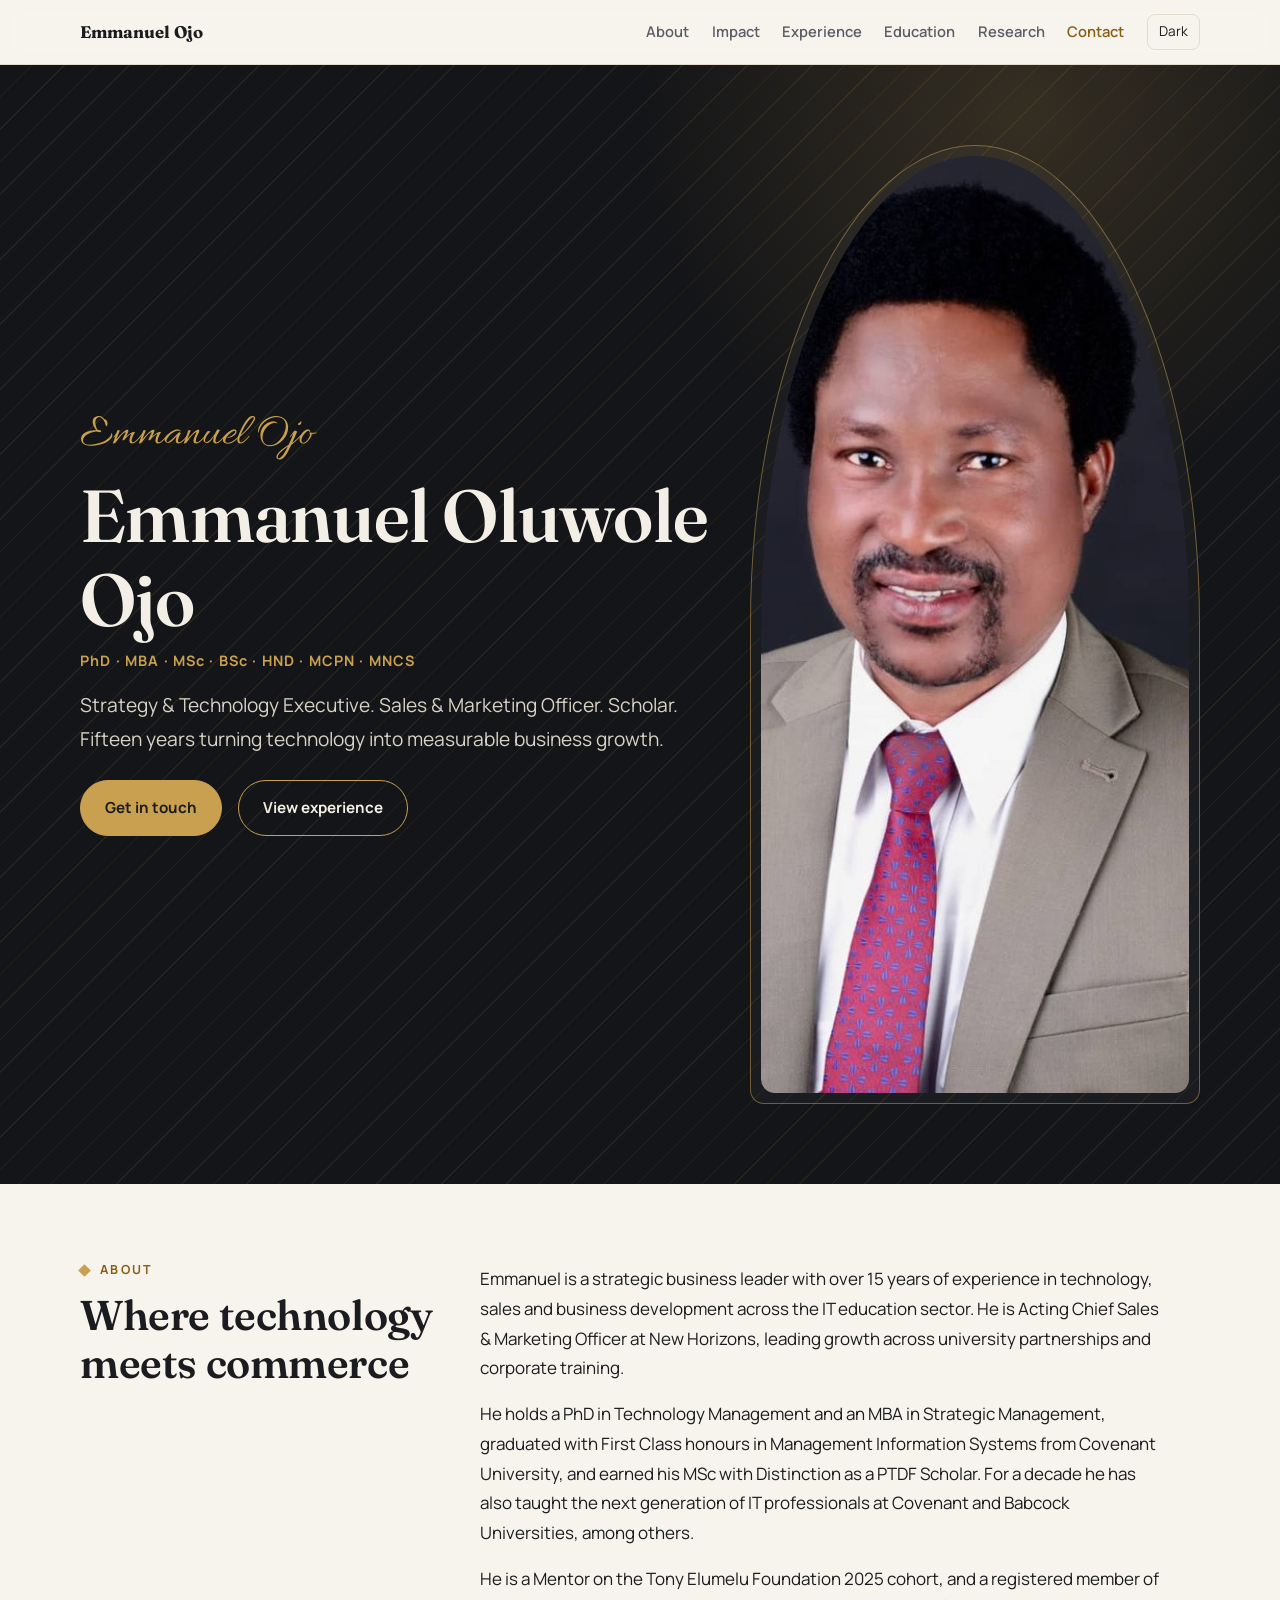
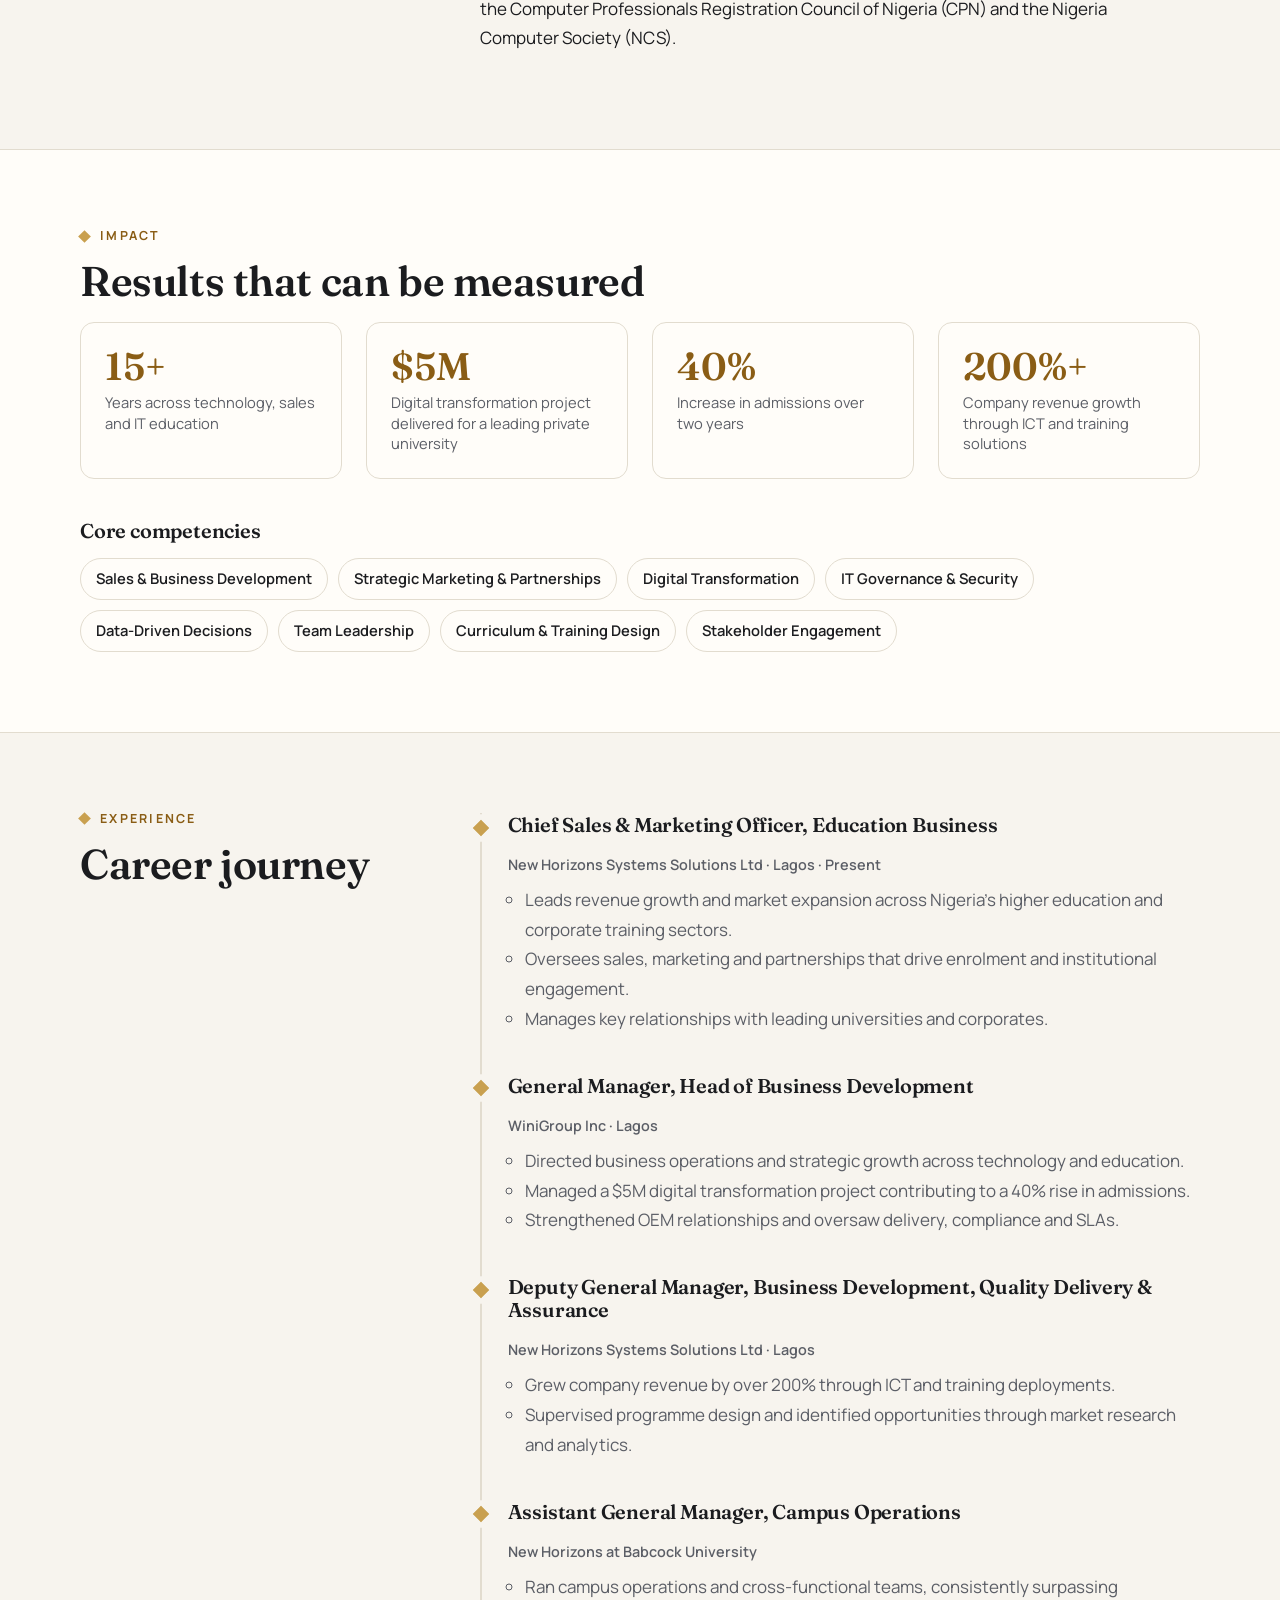
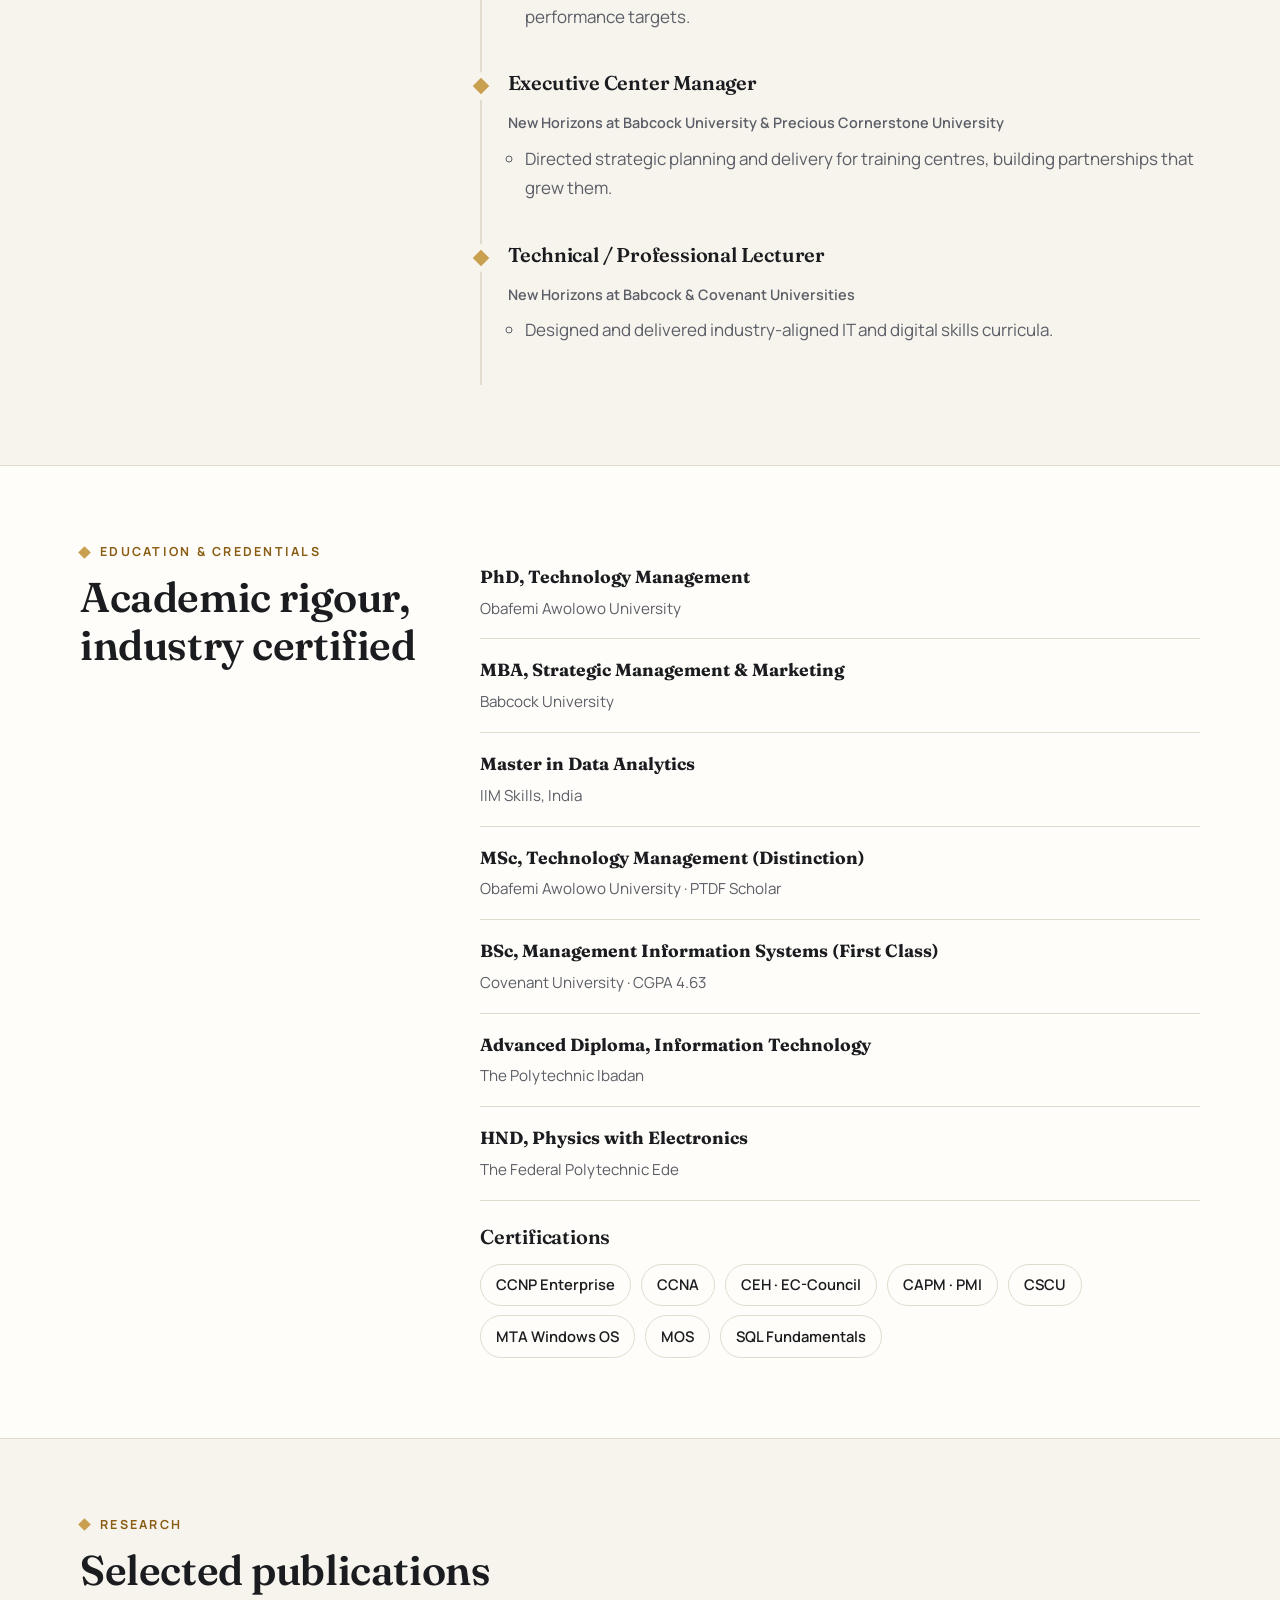
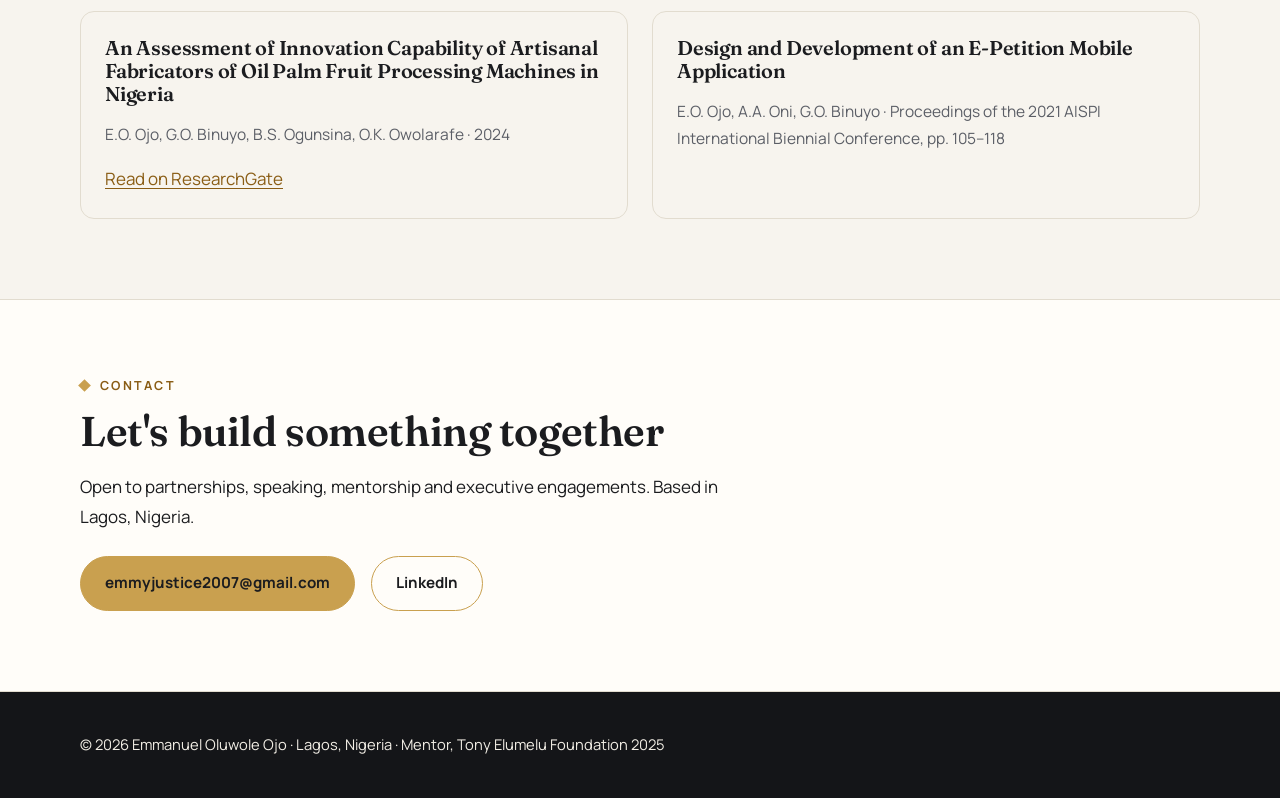
==== index.html @ 675ed2dd "Add initial project files including HTML, CSS, JS modules, and assets" ====
<!DOCTYPE html>
<html lang="en">
<head>
<meta charset="utf-8">
<meta name="viewport" content="width=device-width,initial-scale=1">
<title>Emmanuel Oluwole Ojo | Technology, Sales &amp; Business Development Leader</title>
<meta name="description" content="Emmanuel Oluwole Ojo is Acting Chief Sales &amp; Marketing Officer at New Horizons with 15+ years in technology, sales, business development and IT education.">
<meta property="og:title" content="Emmanuel Oluwole Ojo | Strategy &amp; Technology Executive">
<meta property="og:image" content="assets/emmanuel.jpg">
<link rel="preconnect" href="https://fonts.googleapis.com"><link rel="preconnect" href="https://fonts.gstatic.com" crossorigin>
<link href="https://fonts.googleapis.com/css2?family=Allura&family=Fraunces:opsz,wght@9..144,500;9..144,600;9..144,700&family=Manrope:wght@400;600;700&display=swap" rel="stylesheet">
<link rel="stylesheet" href="css/tokens.css"><link rel="stylesheet" href="css/base.css">
<link rel="stylesheet" href="css/layout.css"><link rel="stylesheet" href="css/components.css">
<script>document.documentElement.classList.add('js')</script>
<script type="application/ld+json">
{"@context":"https://schema.org","@type":"Person","name":"Emmanuel Oluwole Ojo","alternateName":["Emmanuel Ojo","Ojo Emmanuel Oluwole"],"jobTitle":"Acting Chief Sales & Marketing Officer","worksFor":{"@type":"Organization","name":"New Horizons Systems Solutions Ltd"},"address":{"@type":"PostalAddress","addressLocality":"Lagos","addressCountry":"NG"},"sameAs":["https://www.linkedin.com/in/ojoemmanuel"],"alumniOf":["Obafemi Awolowo University","Babcock University","Covenant University","The Polytechnic Ibadan","The Federal Polytechnic Ede"],"knowsAbout":["Sales & Business Development","Digital Transformation","IT Governance","Technology Management","Cybersecurity"]}
</script>
</head>
<body>
<a class="skip" href="#main">Skip to content</a>
<header class="site-header"><div class="wrap">
  <a class="brand" href="#top">Emmanuel Ojo</a>
  <nav class="nav" id="nav" aria-label="Primary">
    <a href="#about">About</a><a href="#impact">Impact</a><a href="#experience">Experience</a>
    <a href="#education">Education</a><a href="#research">Research</a><a href="#contact">Contact</a>
    <button class="theme-btn" id="theme-btn" type="button">Dark</button>
  </nav>
  <button class="menu-btn" id="menu-btn" type="button" aria-expanded="false" aria-controls="nav">Menu</button>
</div></header>

<main id="main">
<section class="hero" id="top"><div class="wrap">
  <div>
    <span class="script">Emmanuel Ojo</span>
    <h1>Emmanuel Oluwole Ojo</h1>
    <p class="creds">PhD · MBA · MSc · BSc · HND · MCPN · MNCS</p>
    <p class="lead">Strategy &amp; Technology Executive. Sales &amp; Marketing Officer. Scholar. Fifteen years turning technology into measurable business growth.</p>
    <div class="actions">
      <a class="btn primary" href="#contact">Get in touch</a>
      <a class="btn ghost" href="#experience">View experience</a>
    </div>
  </div>
  <figure class="portrait" style="margin:0"><img src="assets/emmanuel.jpg" width="900" height="937" alt="Emmanuel Oluwole Ojo, Acting Chief Sales &amp; Marketing Officer at New Horizons"></figure>
</div></section>

<section id="about"><div class="wrap split">
  <div class="reveal"><p class="eyebrow">About</p><h2>Where technology meets commerce</h2></div>
  <div class="reveal">
    <p>Emmanuel is a strategic business leader with over 15 years of experience in technology, sales and business development across the IT education sector. He is Acting Chief Sales &amp; Marketing Officer at New Horizons, leading growth across university partnerships and corporate training.</p>
    <p>He holds a PhD in Technology Management and an MBA in Strategic Management, graduated with First Class honours in Management Information Systems from Covenant University, and earned his MSc with Distinction as a PTDF Scholar. For a decade he has also taught the next generation of IT professionals at Covenant and Babcock Universities, among others.</p>
    <p>He is a Mentor on the Tony Elumelu Foundation 2025 cohort, and a registered member of the Computer Professionals Registration Council of Nigeria (CPN) and the Nigeria Computer Society (NCS).</p>
  </div>
</div></section>

<section class="alt" id="impact"><div class="wrap">
  <p class="eyebrow reveal">Impact</p><h2 class="reveal">Results that can be measured</h2>
  <div class="grid-4">
    <div class="stat reveal"><b>15+</b><span>Years across technology, sales and IT education</span></div>
    <div class="stat reveal"><b>$5M</b><span>Digital transformation project delivered for a leading private university</span></div>
    <div class="stat reveal"><b>40%</b><span>Increase in admissions over two years</span></div>
    <div class="stat reveal"><b>200%+</b><span>Company revenue growth through ICT and training solutions</span></div>
  </div>
  <h3 style="margin-top:var(--s4)" class="reveal">Core competencies</h3>
  <ul class="tags reveal">
    <li>Sales &amp; Business Development</li><li>Strategic Marketing &amp; Partnerships</li><li>Digital Transformation</li>
    <li>IT Governance &amp; Security</li><li>Data-Driven Decisions</li><li>Team Leadership</li>
    <li>Curriculum &amp; Training Design</li><li>Stakeholder Engagement</li>
  </ul>
</div></section>

<section id="experience"><div class="wrap split">
  <div class="reveal"><p class="eyebrow">Experience</p><h2>Career journey</h2></div>
  <ol class="timeline">
    <li class="reveal"><h3>Chief Sales &amp; Marketing Officer, Education Business</h3><p class="meta">New Horizons Systems Solutions Ltd · Lagos · Present</p>
      <ul><li>Leads revenue growth and market expansion across Nigeria's higher education and corporate training sectors.</li><li>Oversees sales, marketing and partnerships that drive enrolment and institutional engagement.</li><li>Manages key relationships with leading universities and corporates.</li></ul></li>
    <li class="reveal"><h3>General Manager, Head of Business Development</h3><p class="meta">WiniGroup Inc · Lagos</p>
      <ul><li>Directed business operations and strategic growth across technology and education.</li><li>Managed a $5M digital transformation project contributing to a 40% rise in admissions.</li><li>Strengthened OEM relationships and oversaw delivery, compliance and SLAs.</li></ul></li>
    <li class="reveal"><h3>Deputy General Manager, Business Development, Quality Delivery &amp; Assurance</h3><p class="meta">New Horizons Systems Solutions Ltd · Lagos</p>
      <ul><li>Grew company revenue by over 200% through ICT and training deployments.</li><li>Supervised programme design and identified opportunities through market research and analytics.</li></ul></li>
    <li class="reveal"><h3>Assistant General Manager, Campus Operations</h3><p class="meta">New Horizons at Babcock University</p>
      <ul><li>Ran campus operations and cross-functional teams, consistently surpassing performance targets.</li></ul></li>
    <li class="reveal"><h3>Executive Center Manager</h3><p class="meta">New Horizons at Babcock University &amp; Precious Cornerstone University</p>
      <ul><li>Directed strategic planning and delivery for training centres, building partnerships that grew them.</li></ul></li>
    <li class="reveal"><h3>Technical / Professional Lecturer</h3><p class="meta">New Horizons at Babcock &amp; Covenant Universities</p>
      <ul><li>Designed and delivered industry-aligned IT and digital skills curricula.</li></ul></li>
  </ol>
</div></section>

<section class="alt" id="education"><div class="wrap split">
  <div class="reveal"><p class="eyebrow">Education &amp; credentials</p><h2>Academic rigour, industry certified</h2></div>
  <div class="reveal">
    <ul class="edu">
      <li><strong>PhD, Technology Management</strong><span>Obafemi Awolowo University</span></li>
      <li><strong>MBA, Strategic Management &amp; Marketing</strong><span>Babcock University</span></li>
      <li><strong>Master in Data Analytics</strong><span>IIM Skills, India</span></li>
      <li><strong>MSc, Technology Management (Distinction)</strong><span>Obafemi Awolowo University · PTDF Scholar</span></li>
      <li><strong>BSc, Management Information Systems (First Class)</strong><span>Covenant University · CGPA 4.63</span></li>
      <li><strong>Advanced Diploma, Information Technology</strong><span>The Polytechnic Ibadan</span></li>
      <li><strong>HND, Physics with Electronics</strong><span>The Federal Polytechnic Ede</span></li>
    </ul>
    <h3 style="margin-top:var(--s3)">Certifications</h3>
    <ul class="tags"><li>CCNP Enterprise</li><li>CCNA</li><li>CEH · EC-Council</li><li>CAPM · PMI</li><li>CSCU</li><li>MTA Windows OS</li><li>MOS</li><li>SQL Fundamentals</li></ul>
  </div>
</div></section>

<section id="research"><div class="wrap">
  <p class="eyebrow reveal">Research</p><h2 class="reveal">Selected publications</h2>
  <div class="grid-2">
    <article class="card reveal"><h3>An Assessment of Innovation Capability of Artisanal Fabricators of Oil Palm Fruit Processing Machines in Nigeria</h3>
      <p>E.O. Ojo, G.O. Binuyo, B.S. Ogunsina, O.K. Owolarafe · 2024</p>
      <a href="https://www.researchgate.net/publication/386225423_An_Assessment_of_Innovation_Capability_of_Artisanal_Fabricators_of_Oil_Palm_Fruit_Processing_Machines_in_Nigeria" rel="noopener">Read on ResearchGate</a></article>
    <article class="card reveal"><h3>Design and Development of an E-Petition Mobile Application</h3>
      <p>E.O. Ojo, A.A. Oni, G.O. Binuyo · Proceedings of the 2021 AISPI International Biennial Conference, pp. 105–118</p></article>
  </div>
</div></section>

<section class="alt" id="contact"><div class="wrap reveal">
  <p class="eyebrow">Contact</p><h2>Let's build something together</h2>
  <p>Open to partnerships, speaking, mentorship and executive engagements. Based in Lagos, Nigeria.</p>
  <div class="actions">
    <a class="btn primary" href="mailto:emmyjustice2007@gmail.com">emmyjustice2007@gmail.com</a>
    <a class="btn" style="color:var(--ink)" href="https://www.linkedin.com/in/ojoemmanuel" rel="me noopener">LinkedIn</a>
  </div>
</div></section>
</main>

<footer class="site-footer"><div class="wrap">© <span id="year"></span> Emmanuel Oluwole Ojo · Lagos, Nigeria · Mentor, Tony Elumelu Foundation 2025</div></footer>
<script type="module" src="js/main.js"></script>
</body>
</html>
---- css/tokens.css ----
:root{
  --font-display:'Fraunces',Georgia,'Times New Roman',serif;
  --font-body:'Manrope',system-ui,-apple-system,'Segoe UI',sans-serif;
  --font-script:'Allura','Snell Roundhand',cursive;
  --bg:#f7f4ee; --surface:#fffdf9; --ink:#1b1c1f; --muted:#5b5e66; --line:#e2dccf;
  --gold:#8a5d15; --gold-soft:#c9a04f; --night:#141518; --on-night:#f3efe6;
  --r:14px; --max:1120px; --s1:.5rem; --s2:1rem; --s3:1.5rem; --s4:2.5rem; --s5:5rem;
  --pattern:repeating-linear-gradient(135deg,transparent 0 22px,rgba(201,160,79,.10) 22px 23px);
}
[data-theme="dark"]{--bg:#141518;--surface:#1d1f24;--ink:#f3efe6;--muted:#a9abb2;--line:#2c2f36;--gold:#d3ab5e;}
---- css/base.css ----
*,*::before,*::after{box-sizing:border-box}
html{scroll-behavior:smooth;scroll-padding-top:5rem}
body{margin:0;background:var(--bg);color:var(--ink);font:400 1.0625rem/1.75 var(--font-body);-webkit-font-smoothing:antialiased}
h1,h2,h3{font-family:var(--font-display);font-weight:600;line-height:1.15;margin:0 0 var(--s2);letter-spacing:-.01em}
h2{font-size:clamp(1.9rem,4vw,2.6rem)} h3{font-size:1.25rem}
p{margin:0 0 var(--s2);max-width:68ch}
a{color:var(--gold);text-underline-offset:3px}
a:focus-visible,button:focus-visible{outline:3px solid var(--gold-soft);outline-offset:3px;border-radius:6px}
img{max-width:100%;display:block}
.skip{position:absolute;left:-999px}.skip:focus{left:1rem;top:1rem;background:var(--surface);padding:.5rem 1rem;z-index:99}
.eyebrow{font:700 .78rem/1 var(--font-body);letter-spacing:.18em;text-transform:uppercase;color:var(--gold);margin-bottom:var(--s2);display:flex;align-items:center;gap:.7rem}
.eyebrow::before{content:"";width:9px;height:9px;background:var(--gold-soft);transform:rotate(45deg)}
@media(prefers-reduced-motion:reduce){*{animation:none!important;transition:none!important;scroll-behavior:auto!important}}
---- css/layout.css ----
.wrap{width:min(100% - 2.5rem,var(--max));margin-inline:auto}
section{padding:var(--s5) 0}
.site-header{position:sticky;top:0;z-index:20;background:color-mix(in srgb,var(--bg) 88%,transparent);backdrop-filter:blur(10px);border-bottom:1px solid var(--line)}
.site-header .wrap{display:flex;align-items:center;justify-content:space-between;height:4rem}
.brand{font:700 1.05rem var(--font-display);color:var(--ink);text-decoration:none}
.nav{display:flex;gap:1.4rem;align-items:center}
.nav a{color:var(--muted);text-decoration:none;font-size:.92rem;font-weight:600}
.nav a:hover,.nav a.active{color:var(--gold)}
.menu-btn{display:none}
.hero{background:var(--night) var(--pattern);color:var(--on-night);position:relative;overflow:hidden;padding:var(--s5) 0}
.hero::after{content:"";position:absolute;right:-10%;top:-30%;width:60vw;height:60vw;background:radial-gradient(closest-side,rgba(201,160,79,.18),transparent)}
.hero .wrap{display:grid;grid-template-columns:1.4fr 1fr;gap:var(--s4);align-items:center;position:relative;z-index:1}
.split{display:grid;grid-template-columns:1fr 2fr;gap:var(--s4)}
.grid-2{display:grid;grid-template-columns:repeat(2,1fr);gap:var(--s3)}
.grid-4{display:grid;grid-template-columns:repeat(4,1fr);gap:var(--s3)}
.alt{background:var(--surface);border-block:1px solid var(--line)}
.site-footer{background:var(--night);color:var(--on-night);padding:var(--s4) 0;font-size:.92rem}
@media(max-width:860px){
 .hero .wrap,.split,.grid-2{grid-template-columns:1fr}.grid-4{grid-template-columns:repeat(2,1fr)}
 .menu-btn{display:block}
 .nav{position:absolute;inset:4rem 0 auto 0;flex-direction:column;background:var(--bg);padding:1.2rem;border-bottom:1px solid var(--line);display:none}
 .nav.open{display:flex}
 section{padding:3.5rem 0}
}
---- css/components.css ----
.hero h1{font-size:clamp(2.6rem,7vw,4.6rem);margin-bottom:.3rem}
.script{font:400 clamp(2rem,4vw,2.8rem)/1 var(--font-script);color:var(--gold-soft);display:block;margin-bottom:var(--s2)}
.creds{font-weight:700;letter-spacing:.08em;font-size:.9rem;color:var(--gold-soft);margin-bottom:var(--s2)}
.lead{font-size:1.2rem;color:#d8d3c6}
.portrait{border-radius:50% 50% var(--r) var(--r);border:1px solid rgba(201,160,79,.5);padding:10px;background:rgba(255,255,255,.03)}
.portrait img{border-radius:inherit;aspect-ratio:1/1.05;object-fit:cover;object-position:top}
.btn{display:inline-block;padding:.85rem 1.5rem;border-radius:999px;font-weight:700;text-decoration:none;font-size:.95rem;border:1.5px solid var(--gold-soft);transition:transform .2s}
.btn:hover{transform:translateY(-2px)}
.btn.primary{background:var(--gold-soft);color:#1b1c1f}
.btn.ghost{color:var(--on-night)}
.actions{display:flex;flex-wrap:wrap;gap:var(--s2);margin-top:var(--s3)}
.stat{padding:var(--s3);border:1px solid var(--line);border-radius:var(--r);background:var(--surface)}
.stat b{display:block;font:600 2.4rem/1 var(--font-display);color:var(--gold);margin-bottom:.4rem}
.stat span{color:var(--muted);font-size:.92rem;line-height:1.4;display:block}
.card{border:1px solid var(--line);border-radius:var(--r);padding:var(--s3);background:var(--bg)}
.card p{color:var(--muted);font-size:.97rem}
.timeline{list-style:none;margin:0;padding:0 0 0 1.6rem;border-left:2px solid var(--line)}
.timeline>li{position:relative;padding-bottom:var(--s4)}
.timeline>li::before{content:"";position:absolute;left:calc(-1.6rem - 7px);top:.55rem;width:12px;height:12px;background:var(--gold-soft);transform:rotate(45deg);outline:4px solid var(--bg)}
.meta{color:var(--muted);font-size:.9rem;font-weight:600;margin-bottom:.4rem}
.timeline ul{padding-left:1.1rem;margin:.5rem 0 0;color:var(--muted)}
.tags{display:flex;flex-wrap:wrap;gap:.6rem;list-style:none;padding:0;margin:0}
.tags li{padding:.45rem .95rem;border:1px solid var(--line);border-radius:999px;font-size:.92rem;font-weight:600;background:var(--surface)}
.edu{list-style:none;padding:0;margin:0}
.edu li{padding:1rem 0;border-bottom:1px solid var(--line)}
.edu strong{display:block;font-family:var(--font-display);font-size:1.1rem}
.edu span{color:var(--muted);font-size:.95rem}
.theme-btn,.menu-btn{background:none;border:1px solid var(--line);color:var(--ink);border-radius:8px;padding:.35rem .7rem;cursor:pointer;font:inherit;font-size:.85rem}
.js .reveal{opacity:0;transform:translateY(18px);transition:opacity .7s,transform .7s}
.js .reveal.in{opacity:1;transform:none}
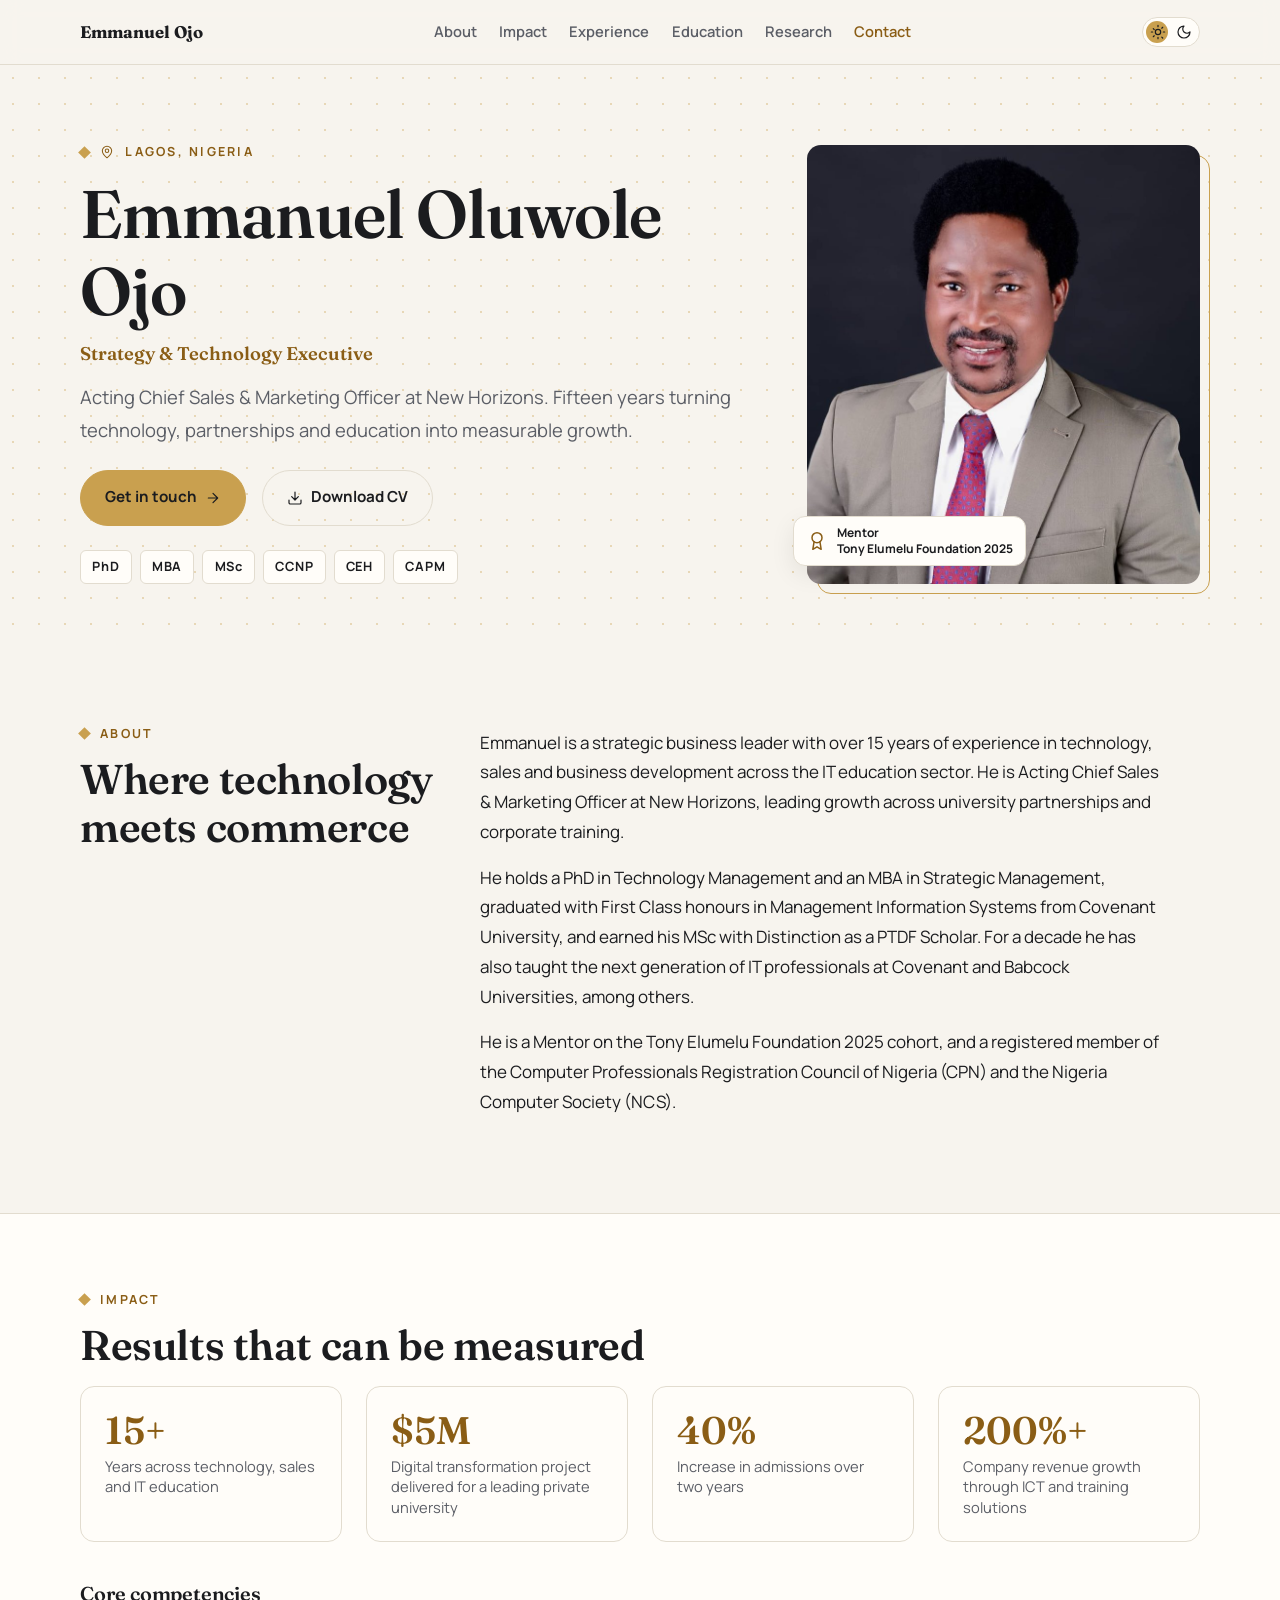
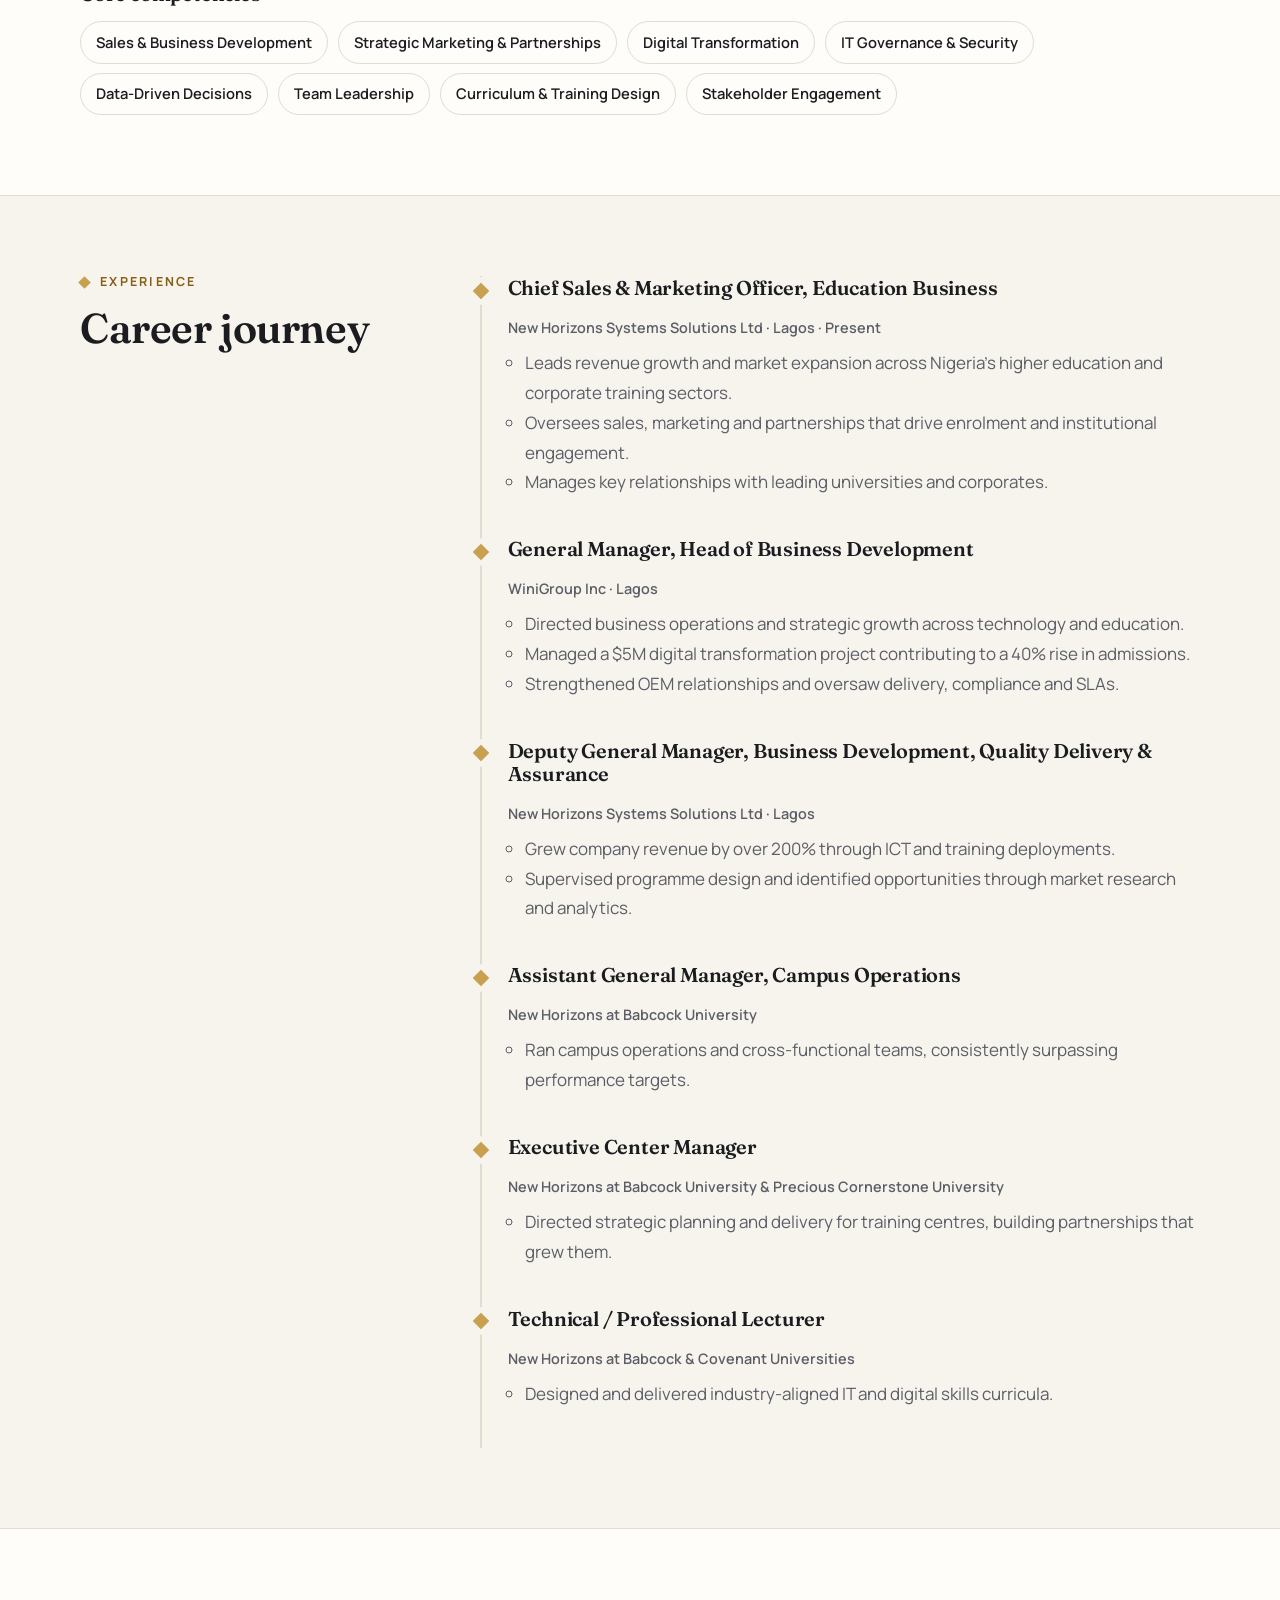
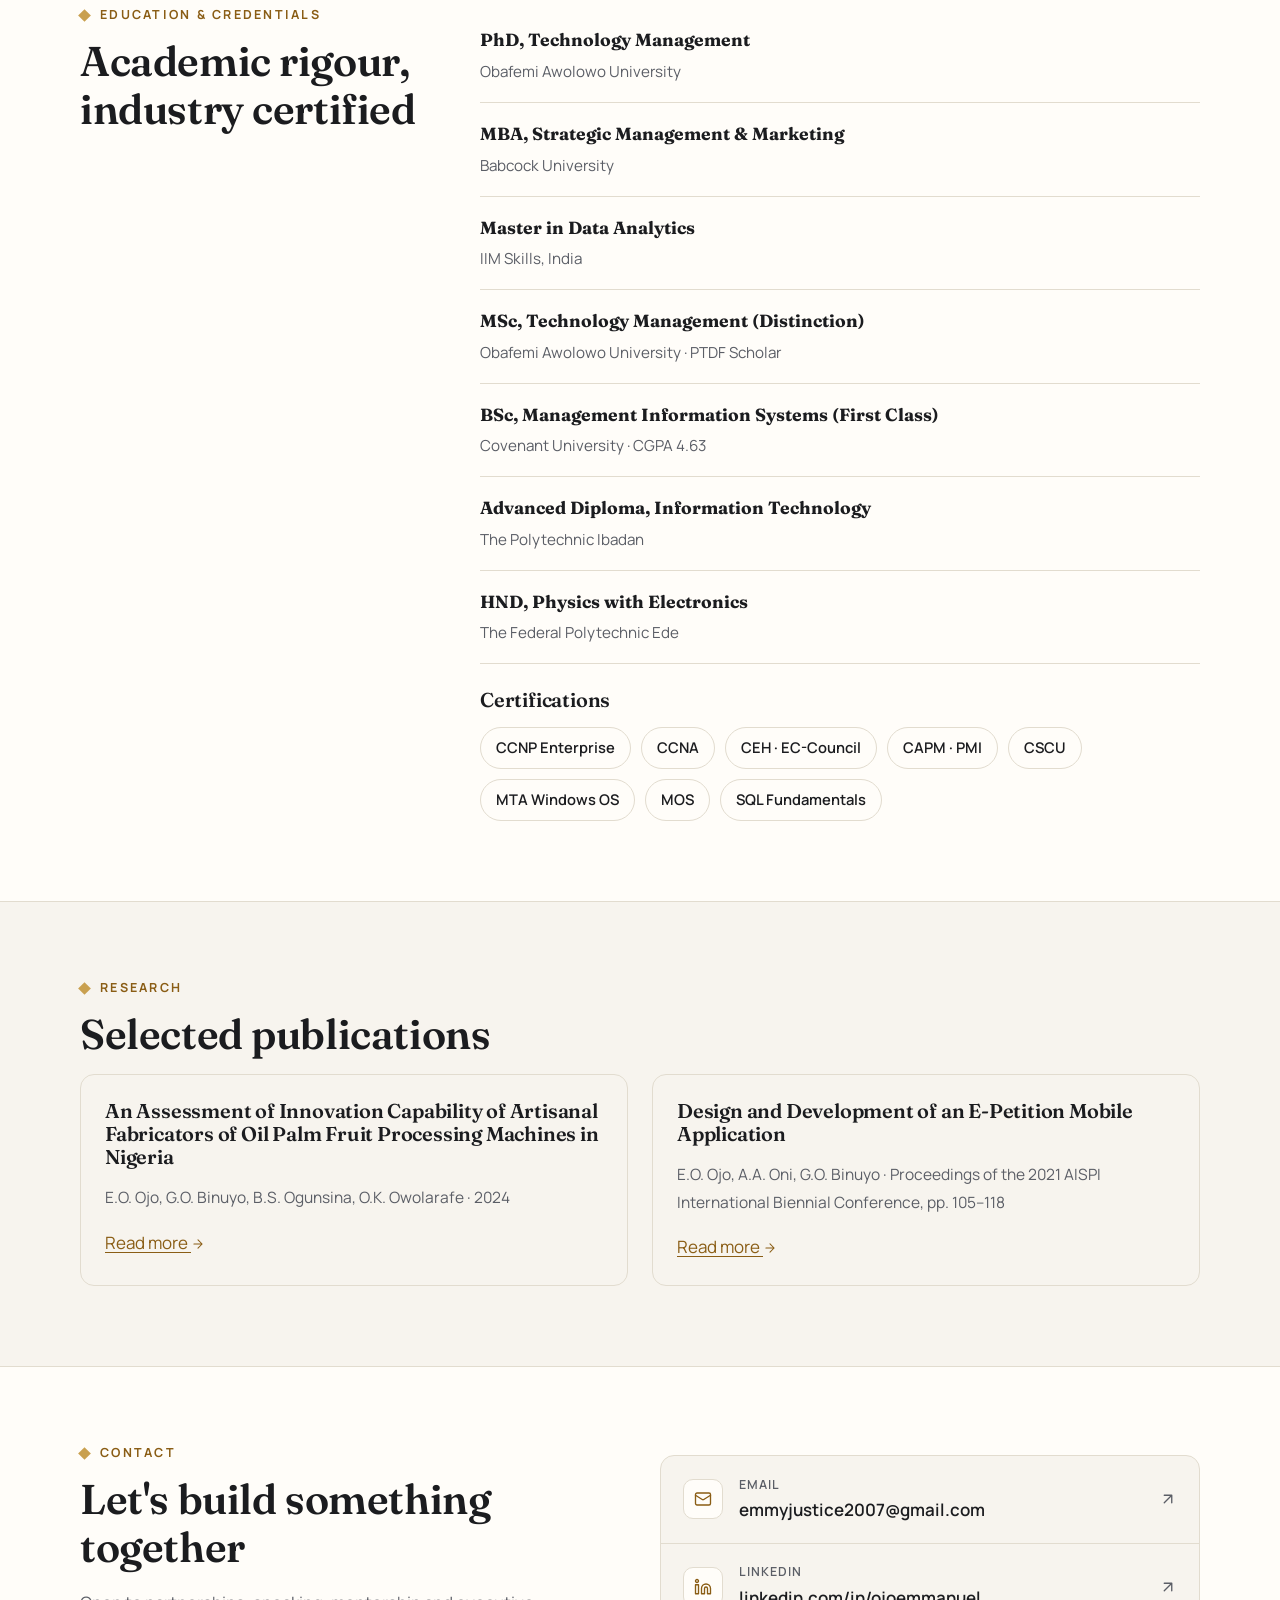
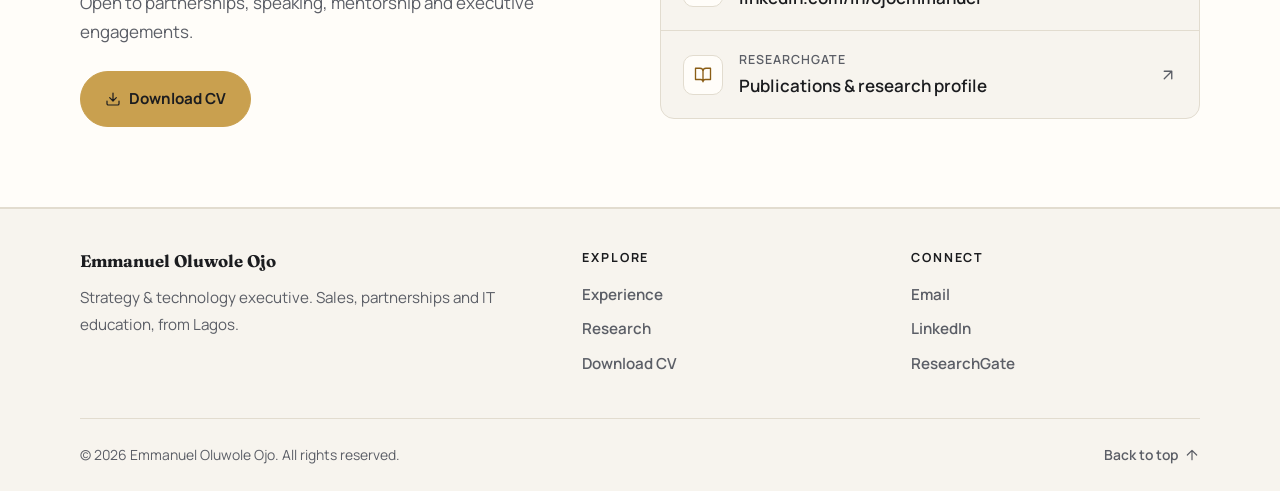
==== commit c528aa33: "feat: add modular CSS, JS components, SEO assets, and research detail pages" ====
--- a/index.html
+++ b/index.html
@@ -4,16 +4,35 @@
 <meta charset="utf-8">
 <meta name="viewport" content="width=device-width,initial-scale=1">
 <title>Emmanuel Oluwole Ojo | Technology, Sales &amp; Business Development Leader</title>
-<meta name="description" content="Emmanuel Oluwole Ojo is Acting Chief Sales &amp; Marketing Officer at New Horizons with 15+ years in technology, sales, business development and IT education.">
+<meta name="description" content="Emmanuel Oluwole Ojo is Acting Chief Sales &amp; Marketing Officer at New Horizons with 15+ years in technology, sales, business development and IT education. Based in Lagos, Nigeria.">
+<meta name="keywords" content="Emmanuel Oluwole Ojo, technology executive, sales leader, business development, IT education, Lagos Nigeria, New Horizons, digital transformation, CCNP, MBA, PhD">
+<meta name="author" content="Emmanuel Oluwole Ojo">
+<meta name="robots" content="index, follow, max-image-preview:large">
+<link rel="canonical" href="index.html">
+
+<!-- Open Graph -->
+<meta property="og:type" content="website">
 <meta property="og:title" content="Emmanuel Oluwole Ojo | Strategy &amp; Technology Executive">
+<meta property="og:description" content="Acting Chief Sales &amp; Marketing Officer at New Horizons. 15+ years turning technology, partnerships and education into measurable growth.">
 <meta property="og:image" content="assets/emmanuel.jpg">
+<meta property="og:locale" content="en_NG">
+
+<!-- Twitter Card -->
+<meta name="twitter:card" content="summary_large_image">
+<meta name="twitter:title" content="Emmanuel Oluwole Ojo | Strategy &amp; Technology Executive">
+<meta name="twitter:description" content="Acting Chief Sales &amp; Marketing Officer at New Horizons. 15+ years in technology, sales, business development and IT education.">
+<meta name="twitter:image" content="assets/emmanuel.jpg">
+
 <link rel="preconnect" href="https://fonts.googleapis.com"><link rel="preconnect" href="https://fonts.gstatic.com" crossorigin>
 <link href="https://fonts.googleapis.com/css2?family=Allura&family=Fraunces:opsz,wght@9..144,500;9..144,600;9..144,700&family=Manrope:wght@400;600;700&display=swap" rel="stylesheet">
 <link rel="stylesheet" href="css/tokens.css"><link rel="stylesheet" href="css/base.css">
 <link rel="stylesheet" href="css/layout.css"><link rel="stylesheet" href="css/components.css">
 <script>document.documentElement.classList.add('js')</script>
 <script type="application/ld+json">
-{"@context":"https://schema.org","@type":"Person","name":"Emmanuel Oluwole Ojo","alternateName":["Emmanuel Ojo","Ojo Emmanuel Oluwole"],"jobTitle":"Acting Chief Sales & Marketing Officer","worksFor":{"@type":"Organization","name":"New Horizons Systems Solutions Ltd"},"address":{"@type":"PostalAddress","addressLocality":"Lagos","addressCountry":"NG"},"sameAs":["https://www.linkedin.com/in/ojoemmanuel"],"alumniOf":["Obafemi Awolowo University","Babcock University","Covenant University","The Polytechnic Ibadan","The Federal Polytechnic Ede"],"knowsAbout":["Sales & Business Development","Digital Transformation","IT Governance","Technology Management","Cybersecurity"]}
+{"@context":"https://schema.org","@type":"Person","name":"Emmanuel Oluwole Ojo","alternateName":["Emmanuel Ojo","Ojo Emmanuel Oluwole"],"jobTitle":"Acting Chief Sales & Marketing Officer","worksFor":{"@type":"Organization","name":"New Horizons Systems Solutions Ltd"},"address":{"@type":"PostalAddress","addressLocality":"Lagos","addressCountry":"NG"},"sameAs":["https://www.linkedin.com/in/ojoemmanuel","https://www.researchgate.net/profile/Emmanuel-Ojo-4"],"alumniOf":[{"@type":"EducationalOrganization","name":"Obafemi Awolowo University"},{"@type":"EducationalOrganization","name":"Babcock University"},{"@type":"EducationalOrganization","name":"Covenant University"},{"@type":"EducationalOrganization","name":"The Polytechnic Ibadan"},{"@type":"EducationalOrganization","name":"The Federal Polytechnic Ede"}],"knowsAbout":["Sales & Business Development","Digital Transformation","IT Governance","Technology Management","Cybersecurity"],"hasCredential":[{"@type":"EducationalOccupationalCredential","credentialCategory":"degree","name":"PhD, Technology Management"},{"@type":"EducationalOccupationalCredential","credentialCategory":"degree","name":"MBA, Strategic Management & Marketing"},{"@type":"EducationalOccupationalCredential","credentialCategory":"degree","name":"MSc, Technology Management"},{"@type":"EducationalOccupationalCredential","credentialCategory":"certification","name":"CCNP Enterprise"},{"@type":"EducationalOccupationalCredential","credentialCategory":"certification","name":"CEH"}]}
+</script>
+<script type="application/ld+json">
+{"@context":"https://schema.org","@type":"WebSite","name":"Emmanuel Oluwole Ojo – Portfolio","description":"Personal portfolio and professional profile of Emmanuel Oluwole Ojo, a strategy and technology executive based in Lagos, Nigeria.","url":"./"}
 </script>
 </head>
 <body>
@@ -23,24 +42,28 @@
   <nav class="nav" id="nav" aria-label="Primary">
     <a href="#about">About</a><a href="#impact">Impact</a><a href="#experience">Experience</a>
     <a href="#education">Education</a><a href="#research">Research</a><a href="#contact">Contact</a>
-    <button class="theme-btn" id="theme-btn" type="button">Dark</button>
   </nav>
-  <button class="menu-btn" id="menu-btn" type="button" aria-expanded="false" aria-controls="nav">Menu</button>
+  <div class="tools">
+    <button class="switch" id="theme-switch" type="button" role="switch" aria-checked="false" aria-label="Dark mode"><span class="sun" data-icon="sun" data-size="16"></span><span class="moon" data-icon="moon" data-size="16"></span></button>
+    <button class="menu-btn" id="menu-btn" type="button" aria-expanded="false" aria-controls="nav" aria-label="Toggle menu"><span data-icon="menu" data-size="22"></span></button>
+  </div>
 </div></header>
 
 <main id="main">
-<section class="hero" id="top"><div class="wrap">
+<section class="hero" id="top"><div class="wrap hero-grid">
   <div>
-    <span class="script">Emmanuel Ojo</span>
+    <p class="eyebrow"><span data-icon="map-pin" data-size="14"></span> Lagos, Nigeria</p>
     <h1>Emmanuel Oluwole Ojo</h1>
-    <p class="creds">PhD · MBA · MSc · BSc · HND · MCPN · MNCS</p>
-    <p class="lead">Strategy &amp; Technology Executive. Sales &amp; Marketing Officer. Scholar. Fifteen years turning technology into measurable business growth.</p>
+    <p class="role">Strategy &amp; Technology Executive</p>
+    <p class="lead">Acting Chief Sales &amp; Marketing Officer at New Horizons. Fifteen years turning technology, partnerships and education into measurable growth.</p>
     <div class="actions">
-      <a class="btn primary" href="#contact">Get in touch</a>
-      <a class="btn ghost" href="#experience">View experience</a>
+      <a class="btn primary" href="#contact">Get in touch <span data-icon="arrow-right" data-size="16"></span></a>
+      <a class="btn outline" href="downloads/Emmanuel_Oluwole_Ojo_CV.pdf" download><span data-icon="download" data-size="16"></span> Download CV</a>
     </div>
+    <ul class="chips" aria-label="Qualifications"><li>PhD</li><li>MBA</li><li>MSc</li><li>CCNP</li><li>CEH</li><li>CAPM</li></ul>
   </div>
-  <figure class="portrait" style="margin:0"><img src="assets/emmanuel.jpg" width="900" height="937" alt="Emmanuel Oluwole Ojo, Acting Chief Sales &amp; Marketing Officer at New Horizons"></figure>
+  <figure class="portrait"><img src="assets/emmanuel.jpg" width="900" height="937" alt="Emmanuel Oluwole Ojo, Acting Chief Sales &amp; Marketing Officer at New Horizons">
+    <figcaption class="badge"><span data-icon="award" data-size="20"></span><span>Mentor<br>Tony Elumelu Foundation 2025</span></figcaption></figure>
 </div></section>
 
 <section id="about"><div class="wrap split">
@@ -108,23 +131,35 @@
   <div class="grid-2">
     <article class="card reveal"><h3>An Assessment of Innovation Capability of Artisanal Fabricators of Oil Palm Fruit Processing Machines in Nigeria</h3>
       <p>E.O. Ojo, G.O. Binuyo, B.S. Ogunsina, O.K. Owolarafe · 2024</p>
-      <a href="https://www.researchgate.net/publication/386225423_An_Assessment_of_Innovation_Capability_of_Artisanal_Fabricators_of_Oil_Palm_Fruit_Processing_Machines_in_Nigeria" rel="noopener">Read on ResearchGate</a></article>
+      <a href="research-innovation-capability.html">Read more <span data-icon="arrow-right" data-size="14"></span></a></article>
     <article class="card reveal"><h3>Design and Development of an E-Petition Mobile Application</h3>
-      <p>E.O. Ojo, A.A. Oni, G.O. Binuyo · Proceedings of the 2021 AISPI International Biennial Conference, pp. 105–118</p></article>
+      <p>E.O. Ojo, A.A. Oni, G.O. Binuyo · Proceedings of the 2021 AISPI International Biennial Conference, pp. 105–118</p>
+      <a href="research-e-petition.html">Read more <span data-icon="arrow-right" data-size="14"></span></a></article>
   </div>
 </div></section>
 
-<section class="alt" id="contact"><div class="wrap reveal">
-  <p class="eyebrow">Contact</p><h2>Let's build something together</h2>
-  <p>Open to partnerships, speaking, mentorship and executive engagements. Based in Lagos, Nigeria.</p>
-  <div class="actions">
-    <a class="btn primary" href="mailto:emmyjustice2007@gmail.com">emmyjustice2007@gmail.com</a>
-    <a class="btn" style="color:var(--ink)" href="https://www.linkedin.com/in/ojoemmanuel" rel="me noopener">LinkedIn</a>
+<section class="alt" id="contact"><div class="wrap contact-grid">
+  <div class="reveal"><p class="eyebrow">Contact</p><h2>Let's build something together</h2>
+    <p style="color:var(--muted)">Open to partnerships, speaking, mentorship and executive engagements.</p>
+    <div class="actions"><a class="btn primary" href="downloads/Emmanuel_Oluwole_Ojo_CV.pdf" download><span data-icon="download" data-size="16"></span> Download CV</a></div></div>
+  <div class="contact-card reveal">
+    <a href="mailto:emmyjustice2007@gmail.com"><span class="ic"><span data-icon="mail"></span></span><span><small>Email</small>emmyjustice2007@gmail.com</span><span class="go" data-icon="arrow-up-right" data-size="18"></span></a>
+    <a href="https://www.linkedin.com/in/ojoemmanuel" target="_blank" rel="me noopener noreferrer"><span class="ic"><span data-icon="linkedin"></span></span><span><small>LinkedIn</small>linkedin.com/in/ojoemmanuel</span><span class="go" data-icon="arrow-up-right" data-size="18"></span></a>
+    <a href="https://www.researchgate.net/profile/Emmanuel-Ojo-4" target="_blank" rel="noopener noreferrer"><span class="ic"><span data-icon="book-open"></span></span><span><small>ResearchGate</small>Publications &amp; research profile</span><span class="go" data-icon="arrow-up-right" data-size="18"></span></a>
   </div>
 </div></section>
 </main>
 
-<footer class="site-footer"><div class="wrap">© <span id="year"></span> Emmanuel Oluwole Ojo · Lagos, Nigeria · Mentor, Tony Elumelu Foundation 2025</div></footer>
+<footer class="site-footer"><div class="wrap">
+  <div class="foot-grid">
+    <div><a class="brand" href="#top">Emmanuel Oluwole Ojo</a>
+      <p style="color:var(--muted);margin-top:.6rem">Strategy &amp; technology executive. Sales, partnerships and IT education, from Lagos.</p></div>
+    <div><h4>Explore</h4><ul class="foot-links"><li><a href="#experience">Experience</a></li><li><a href="#research">Research</a></li><li><a href="downloads/Emmanuel_Oluwole_Ojo_CV.pdf">Download CV</a></li></ul></div>
+    <div><h4>Connect</h4><ul class="foot-links"><li><a href="mailto:emmyjustice2007@gmail.com">Email</a></li><li><a href="https://www.linkedin.com/in/ojoemmanuel" target="_blank" rel="me noopener noreferrer">LinkedIn</a></li><li><a href="https://www.researchgate.net/profile/Emmanuel-Ojo-4" target="_blank" rel="noopener noreferrer">ResearchGate</a></li></ul></div>
+  </div>
+  <div class="foot-bottom"><span>© <span id="year"></span> Emmanuel Oluwole Ojo. All rights reserved.</span><a class="top-link" href="#top">Back to top <span data-icon="arrow-up" data-size="16"></span></a></div>
+</div></footer>
+<button class="back-to-top" id="back-to-top" type="button" aria-label="Back to top"><span data-icon="arrow-up" data-size="20"></span></button>
 <script type="module" src="js/main.js"></script>
 </body>
 </html>
--- a/css/layout.css
+++ b/css/layout.css
@@ -7,18 +7,46 @@
 .nav a{color:var(--muted);text-decoration:none;font-size:.92rem;font-weight:600}
 .nav a:hover,.nav a.active{color:var(--gold)}
 .menu-btn{display:none}
-.hero{background:var(--night) var(--pattern);color:var(--on-night);position:relative;overflow:hidden;padding:var(--s5) 0}
-.hero::after{content:"";position:absolute;right:-10%;top:-30%;width:60vw;height:60vw;background:radial-gradient(closest-side,rgba(201,160,79,.18),transparent)}
-.hero .wrap{display:grid;grid-template-columns:1.4fr 1fr;gap:var(--s4);align-items:center;position:relative;z-index:1}
 .split{display:grid;grid-template-columns:1fr 2fr;gap:var(--s4)}
 .grid-2{display:grid;grid-template-columns:repeat(2,1fr);gap:var(--s3)}
 .grid-4{display:grid;grid-template-columns:repeat(4,1fr);gap:var(--s3)}
 .alt{background:var(--surface);border-block:1px solid var(--line)}
-.site-footer{background:var(--night);color:var(--on-night);padding:var(--s4) 0;font-size:.92rem}
+
+/* Hero: light dot-pattern bg */
+.hero{padding:5rem 0 4rem;background-image:radial-gradient(color-mix(in srgb,var(--gold-soft) 35%,transparent) 1px,transparent 1px);background-size:26px 26px}
+.hero-grid{display:grid;grid-template-columns:1.4fr .8fr;gap:var(--s4);align-items:stretch}
+
+.contact-grid{display:grid;grid-template-columns:1fr 1fr;gap:var(--s4);align-items:center}
+.site-footer{padding:var(--s4) 0 var(--s3);border-top:1px solid var(--line);background:var(--bg);font-size:.95rem}
+.foot-grid{display:grid;grid-template-columns:1.6fr 1fr 1fr;gap:var(--s4)}
+.foot-bottom{display:flex;justify-content:space-between;gap:1rem;flex-wrap:wrap;margin-top:var(--s4);padding-top:var(--s3);border-top:1px solid var(--line);color:var(--muted);font-size:.87rem}
+
+/* Research page layout */
+.research-hero{padding:3rem 0 2.5rem;background:var(--surface);border-bottom:1px solid var(--line)}
+.research-authors{color:var(--muted);font-size:1.05rem;font-weight:600;margin-top:var(--s2)}
+.breadcrumb{display:flex;align-items:center;gap:.5rem;font-size:.85rem;color:var(--muted);margin-bottom:var(--s3);flex-wrap:wrap}
+.breadcrumb a{color:var(--muted);text-decoration:none;font-weight:600}
+.breadcrumb a:hover{color:var(--gold)}
+.breadcrumb span[aria-current]{color:var(--ink);font-weight:600}
+.research-body{display:grid;grid-template-columns:1fr 1.6fr;gap:var(--s4);align-items:start}
+.research-meta-card{border:1px solid var(--line);border-radius:var(--r);padding:var(--s3);background:var(--surface);position:sticky;top:6rem}
+.research-dl{margin:var(--s2) 0 0;padding:0}
+.research-dl div{padding:.7rem 0;border-bottom:1px solid var(--line)}
+.research-dl div:last-child{border:0}
+.research-dl dt{font-size:.78rem;font-weight:700;letter-spacing:.1em;text-transform:uppercase;color:var(--muted);margin-bottom:.2rem}
+.research-dl dd{margin:0;font-weight:600}
+.research-content h2{margin-top:var(--s4)}
+.research-content h2:first-child{margin-top:0}
+
 @media(max-width:860px){
- .hero .wrap,.split,.grid-2{grid-template-columns:1fr}.grid-4{grid-template-columns:repeat(2,1fr)}
+ .hero-grid,.split,.grid-2,.foot-grid,.contact-grid,.research-body{grid-template-columns:1fr}.grid-4{grid-template-columns:repeat(2,1fr)}
  .menu-btn{display:block}
  .nav{position:absolute;inset:4rem 0 auto 0;flex-direction:column;background:var(--bg);padding:1.2rem;border-bottom:1px solid var(--line);display:none}
  .nav.open{display:flex}
  section{padding:3.5rem 0}
+ /* Mobile hero: column layout, text above image */
+ .hero-grid{grid-template-columns:1fr}
+ .hero-grid>div:first-child{order:-1}
+ .hero-grid>.portrait{order:1}
+ .research-meta-card{position:static}
 }
--- a/css/components.css
+++ b/css/components.css
@@ -1,19 +1,17 @@
-.hero h1{font-size:clamp(2.6rem,7vw,4.6rem);margin-bottom:.3rem}
-.script{font:400 clamp(2rem,4vw,2.8rem)/1 var(--font-script);color:var(--gold-soft);display:block;margin-bottom:var(--s2)}
-.creds{font-weight:700;letter-spacing:.08em;font-size:.9rem;color:var(--gold-soft);margin-bottom:var(--s2)}
-.lead{font-size:1.2rem;color:#d8d3c6}
-.portrait{border-radius:50% 50% var(--r) var(--r);border:1px solid rgba(201,160,79,.5);padding:10px;background:rgba(255,255,255,.03)}
-.portrait img{border-radius:inherit;aspect-ratio:1/1.05;object-fit:cover;object-position:top}
-.btn{display:inline-block;padding:.85rem 1.5rem;border-radius:999px;font-weight:700;text-decoration:none;font-size:.95rem;border:1.5px solid var(--gold-soft);transition:transform .2s}
+.btn{display:inline-flex;align-items:center;gap:.5rem;padding:.85rem 1.5rem;border-radius:999px;font-weight:700;text-decoration:none;font-size:.95rem;border:1.5px solid var(--gold-soft);transition:transform .2s}
 .btn:hover{transform:translateY(-2px)}
 .btn.primary{background:var(--gold-soft);color:#1b1c1f}
-.btn.ghost{color:var(--on-night)}
+.btn.outline{color:var(--ink);border-color:var(--line)}
+.btn.outline:hover{border-color:var(--gold-soft)}
 .actions{display:flex;flex-wrap:wrap;gap:var(--s2);margin-top:var(--s3)}
 .stat{padding:var(--s3);border:1px solid var(--line);border-radius:var(--r);background:var(--surface)}
 .stat b{display:block;font:600 2.4rem/1 var(--font-display);color:var(--gold);margin-bottom:.4rem}
 .stat span{color:var(--muted);font-size:.92rem;line-height:1.4;display:block}
-.card{border:1px solid var(--line);border-radius:var(--r);padding:var(--s3);background:var(--bg)}
+.card{border:1px solid var(--line);border-radius:var(--r);padding:var(--s3);background:var(--bg);transition:transform .25s,box-shadow .25s}
+.card:hover{transform:translateY(-3px);box-shadow:0 8px 24px rgba(0,0,0,.08)}
 .card p{color:var(--muted);font-size:.97rem}
+.card-links{display:flex;flex-wrap:wrap;gap:.8rem;margin-top:var(--s2)}
+.card-links a{font-size:.9rem;font-weight:600;display:inline-flex;align-items:center;gap:.3rem}
 .timeline{list-style:none;margin:0;padding:0 0 0 1.6rem;border-left:2px solid var(--line)}
 .timeline>li{position:relative;padding-bottom:var(--s4)}
 .timeline>li::before{content:"";position:absolute;left:calc(-1.6rem - 7px);top:.55rem;width:12px;height:12px;background:var(--gold-soft);transform:rotate(45deg);outline:4px solid var(--bg)}
@@ -25,6 +23,58 @@
 .edu li{padding:1rem 0;border-bottom:1px solid var(--line)}
 .edu strong{display:block;font-family:var(--font-display);font-size:1.1rem}
 .edu span{color:var(--muted);font-size:.95rem}
-.theme-btn,.menu-btn{background:none;border:1px solid var(--line);color:var(--ink);border-radius:8px;padding:.35rem .7rem;cursor:pointer;font:inherit;font-size:.85rem}
 .js .reveal{opacity:0;transform:translateY(18px);transition:opacity .7s,transform .7s}
 .js .reveal.in{opacity:1;transform:none}
+.icon{display:inline-flex;vertical-align:middle}
+
+/* Hero typography */
+.hero h1{font-size:clamp(2.5rem,6vw,4.2rem);margin:.4rem 0 .8rem}
+.role{font:600 1.15rem var(--font-display);color:var(--gold);margin-bottom:var(--s2)}
+.lead{font-size:1.15rem;color:var(--muted)}
+.chips{display:flex;flex-wrap:wrap;gap:.5rem;margin:var(--s3) 0 0;padding:0;list-style:none}
+.chips li{font-size:.8rem;font-weight:700;letter-spacing:.06em;padding:.3rem .7rem;border-radius:6px;background:var(--surface);border:1px solid var(--line)}
+
+/* Portrait — fills hero column height on desktop */
+.portrait{position:relative;margin:0;justify-self:center;min-width:220px;align-self:stretch}
+.portrait::before{content:"";position:absolute;inset:10px -10px -10px 10px;border:1.5px solid var(--gold-soft);border-radius:var(--r);z-index:0}
+.portrait img{position:relative;z-index:1;border-radius:var(--r);width:100%;height:100%;object-fit:cover;object-position:top}
+.badge{position:absolute;z-index:2;left:-14px;bottom:18px;display:flex;align-items:center;gap:.6rem;background:var(--surface);border:1px solid var(--line);border-radius:12px;padding:.5rem .8rem;font-size:.75rem;font-weight:700;line-height:1.3;box-shadow:0 8px 24px rgba(0,0,0,.08)}
+.badge .icon{color:var(--gold)}
+.tools{display:flex;gap:.8rem;align-items:center}
+.menu-btn{display:none;background:none;border:1px solid var(--line);color:var(--ink);border-radius:10px;width:42px;height:42px;cursor:pointer;place-items:center}
+.switch{position:relative;width:58px;height:30px;border-radius:999px;border:1px solid var(--line);background:var(--surface);cursor:pointer;padding:0;color:var(--muted);flex:none}
+.switch .icon{position:absolute;top:6px}.switch .sun{left:7px}.switch .moon{right:7px}
+.switch::after{content:"";position:absolute;top:3px;left:3px;width:22px;height:22px;border-radius:50%;background:var(--gold-soft);transition:transform .25s;z-index:0}
+.switch[aria-checked="true"]::after{transform:translateX(28px)}
+.switch .icon{z-index:1;color:#1b1c1f}
+[data-theme="dark"] .switch .sun{color:var(--on-night)}
+[data-theme="dark"] .switch .moon{color:var(--on-night)}
+.contact-card{border:1px solid var(--line);border-radius:var(--r);background:var(--bg);overflow:hidden}
+.contact-card a{display:flex;align-items:center;gap:1rem;padding:1.1rem 1.4rem;color:var(--ink);text-decoration:none;font-weight:600;border-bottom:1px solid var(--line);min-width:0}
+.contact-card a:last-child{border:0}
+.contact-card a:hover{background:var(--surface)}
+.contact-card a>span:nth-child(2){min-width:0;overflow-wrap:break-word;word-break:break-all}
+.contact-card small{display:block;color:var(--muted);font-weight:600;font-size:.78rem;letter-spacing:.08em;text-transform:uppercase}
+.contact-card .ic{width:40px;height:40px;border-radius:10px;background:var(--surface);border:1px solid var(--line);display:grid;place-items:center;color:var(--gold);flex:none}
+.contact-card .go{margin-left:auto;color:var(--muted)}
+.foot-links{list-style:none;padding:0;margin:0;display:grid;gap:.5rem}
+.foot-links a{color:var(--muted);text-decoration:none;font-weight:600}.foot-links a:hover{color:var(--gold)}
+.site-footer h4{font:700 .78rem var(--font-body);letter-spacing:.15em;text-transform:uppercase;margin:0 0 var(--s2)}
+.top-link{display:inline-flex;align-items:center;gap:.4rem;color:var(--muted);text-decoration:none;font-weight:600}
+
+
+/* Back to top button — fixed bottom-right */
+.back-to-top{position:fixed;bottom:2rem;right:2rem;z-index:50;width:48px;height:48px;border-radius:50%;border:1.5px solid var(--gold-soft);background:var(--surface);color:var(--gold);cursor:pointer;display:grid;place-items:center;opacity:0;visibility:hidden;transform:translateY(12px);transition:opacity .3s,transform .3s,background .2s,box-shadow .2s;box-shadow:0 4px 16px rgba(0,0,0,.1)}
+.back-to-top.visible{opacity:1;visibility:visible;transform:translateY(0)}
+.back-to-top:hover{background:var(--gold-soft);color:#1b1c1f;box-shadow:0 6px 24px rgba(138,93,21,.25);transform:translateY(-3px)}
+.back-to-top:active{transform:translateY(0)}
+
+@media(max-width:860px){
+  .menu-btn{display:grid}
+  .hero{padding:3rem 0}
+  .portrait{min-width:unset;max-width:160px;align-self:center}
+  .portrait::before{inset:8px -8px -8px 8px}
+  .portrait img{height:auto;aspect-ratio:1/1;max-height:180px}
+  .badge{left:-8px;bottom:12px;font-size:.7rem;padding:.4rem .6rem}
+  .back-to-top{bottom:1.2rem;right:1.2rem;width:42px;height:42px}
+}
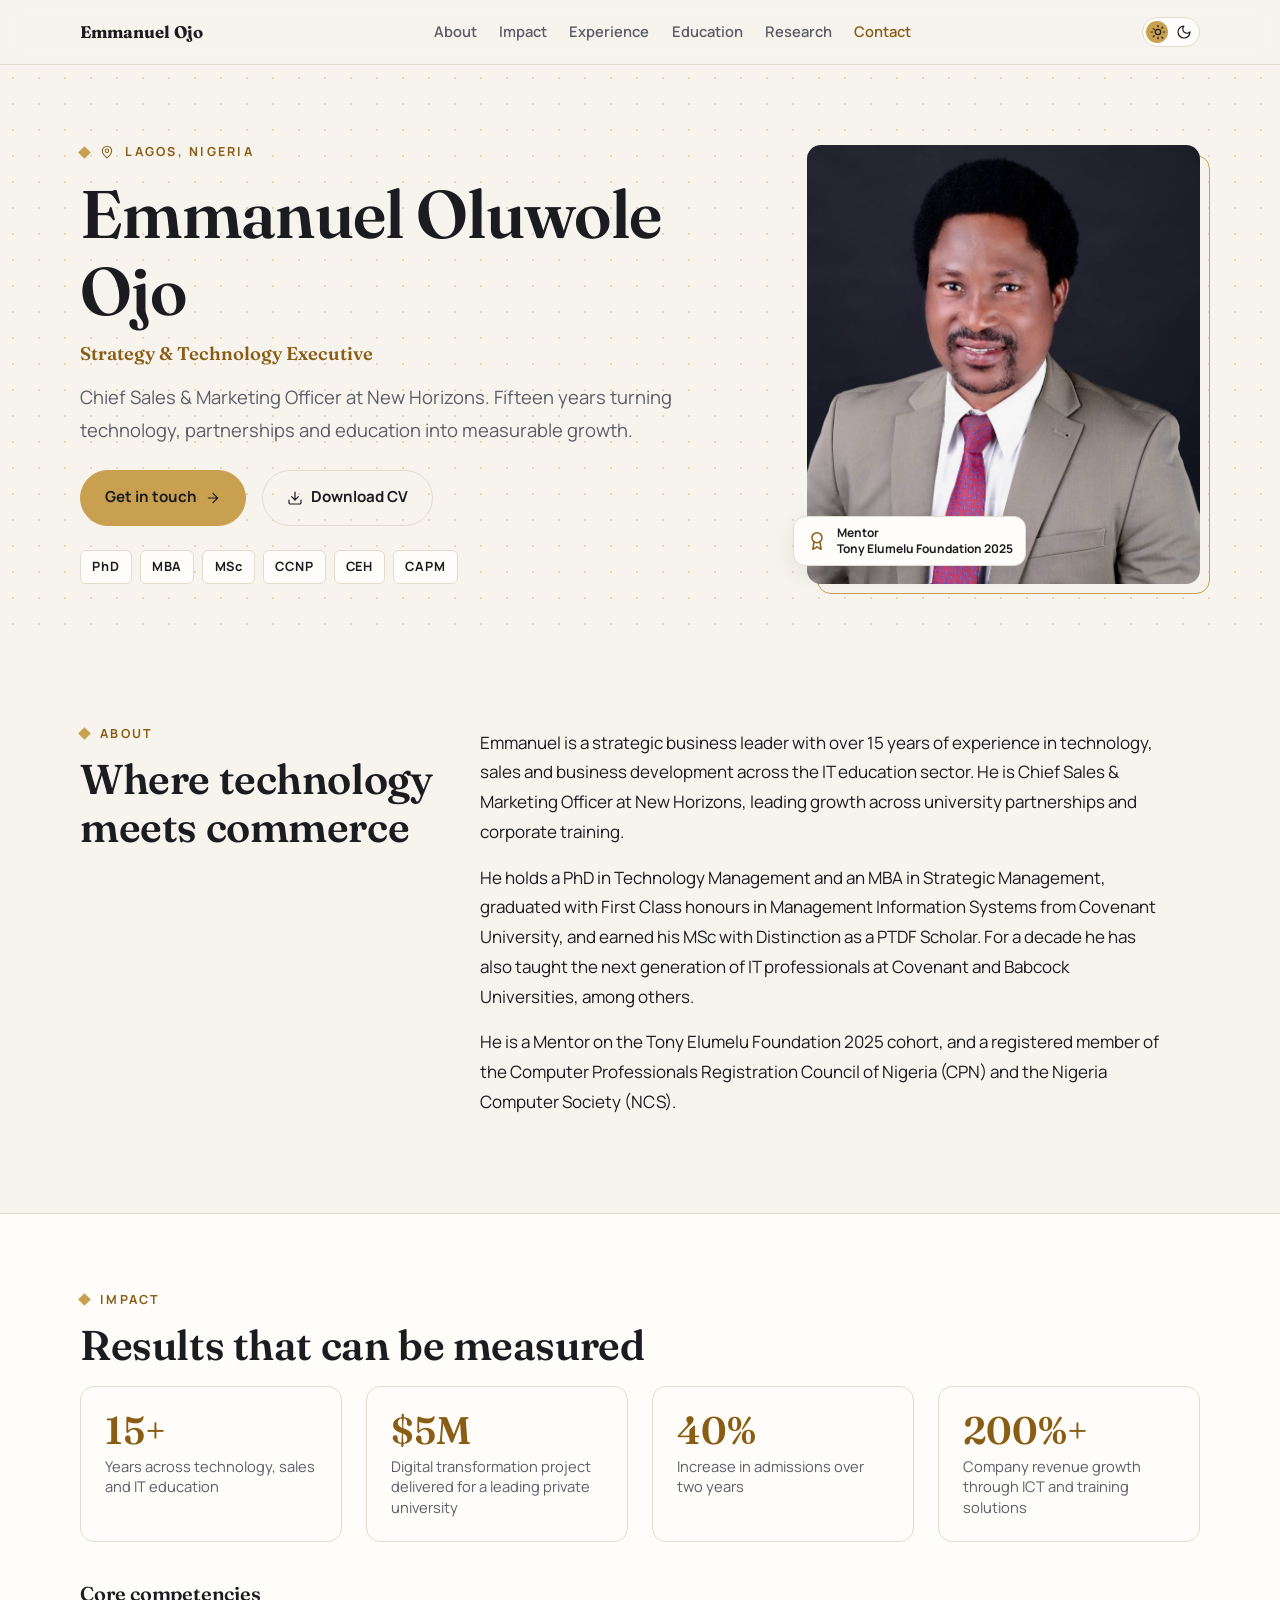
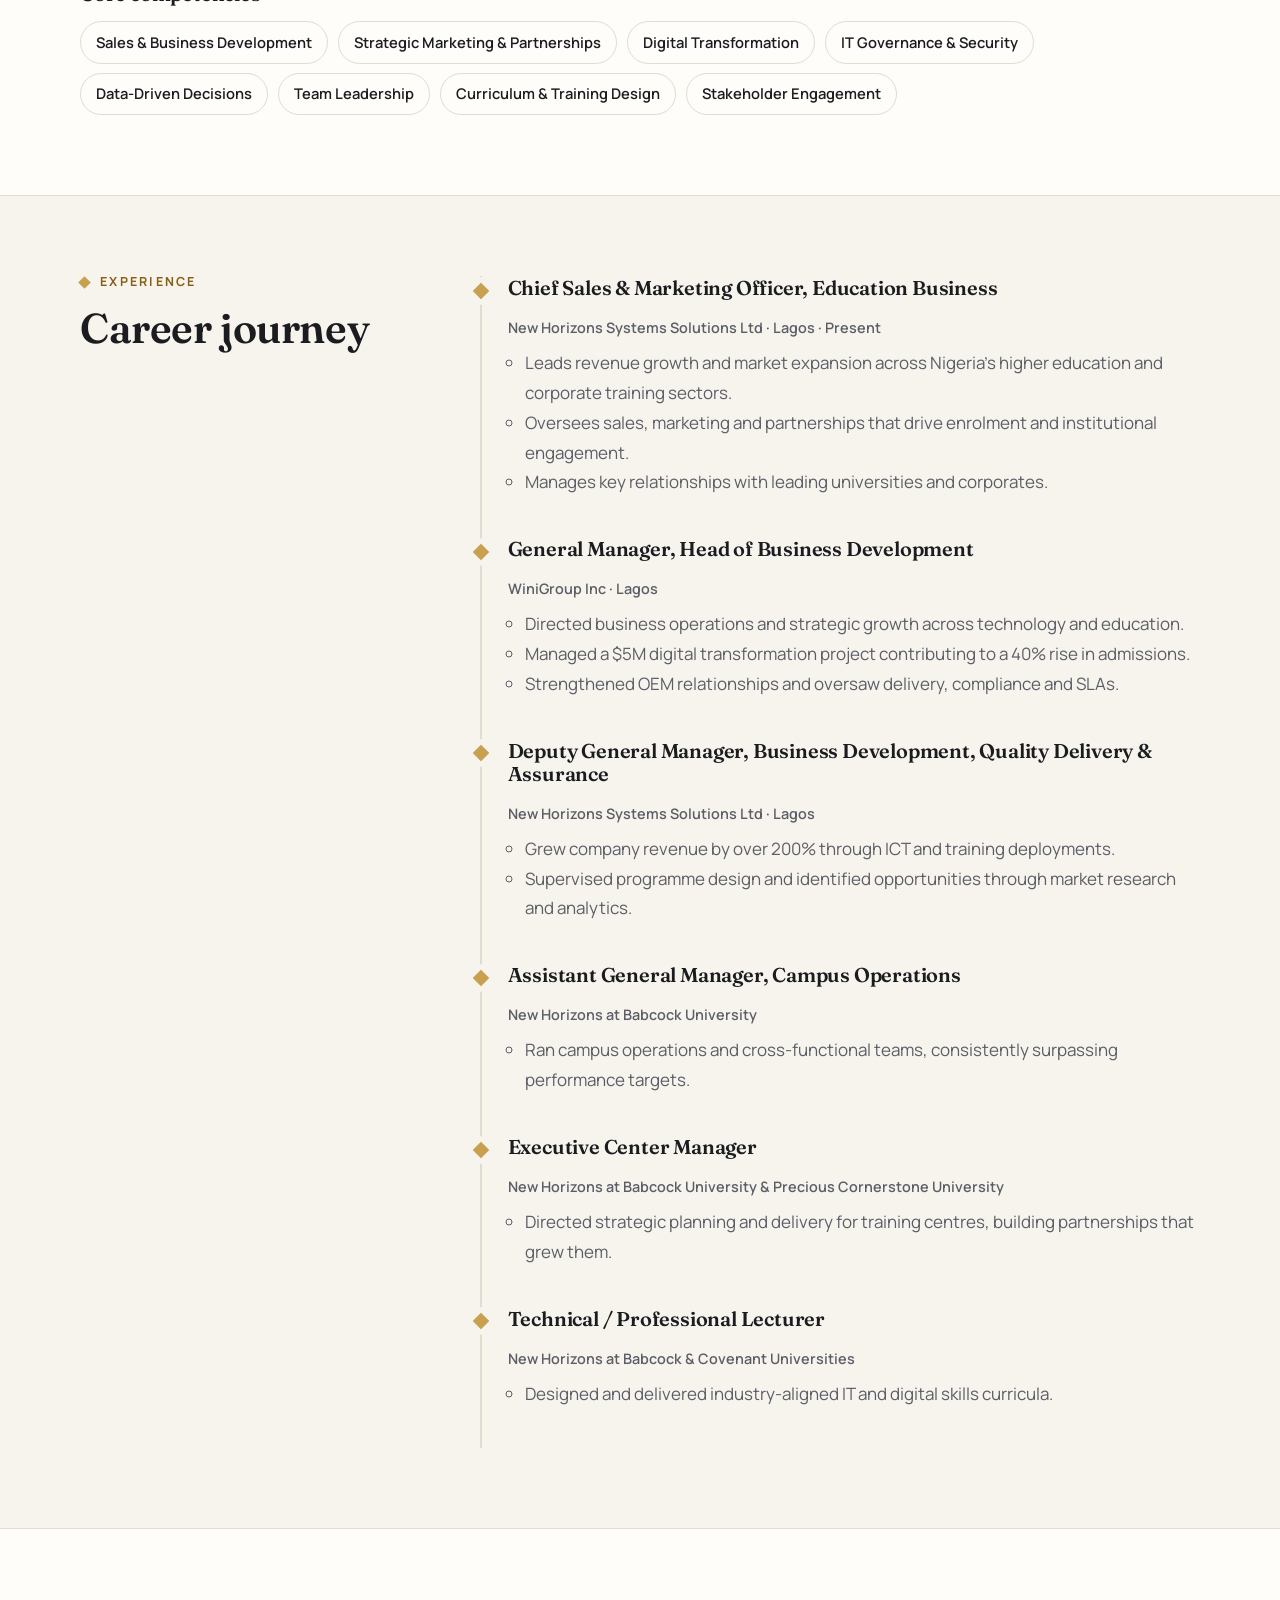
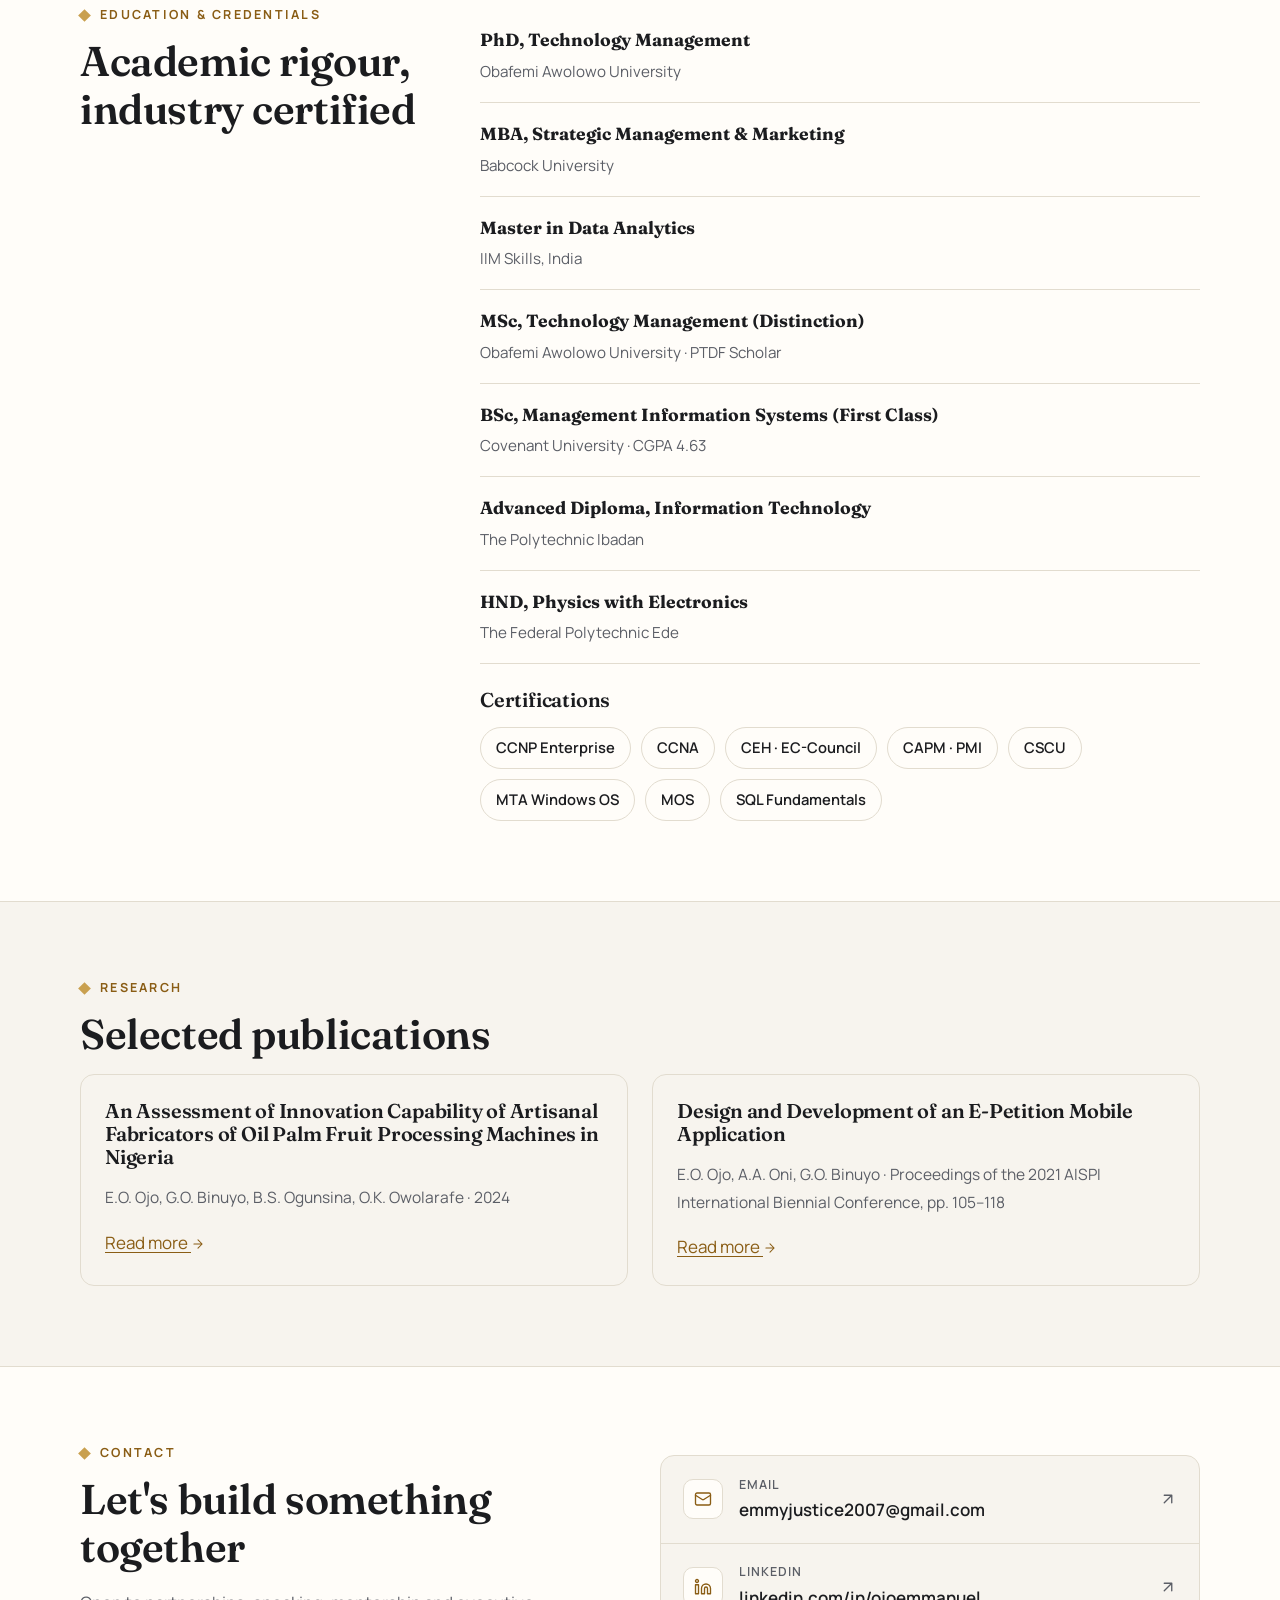
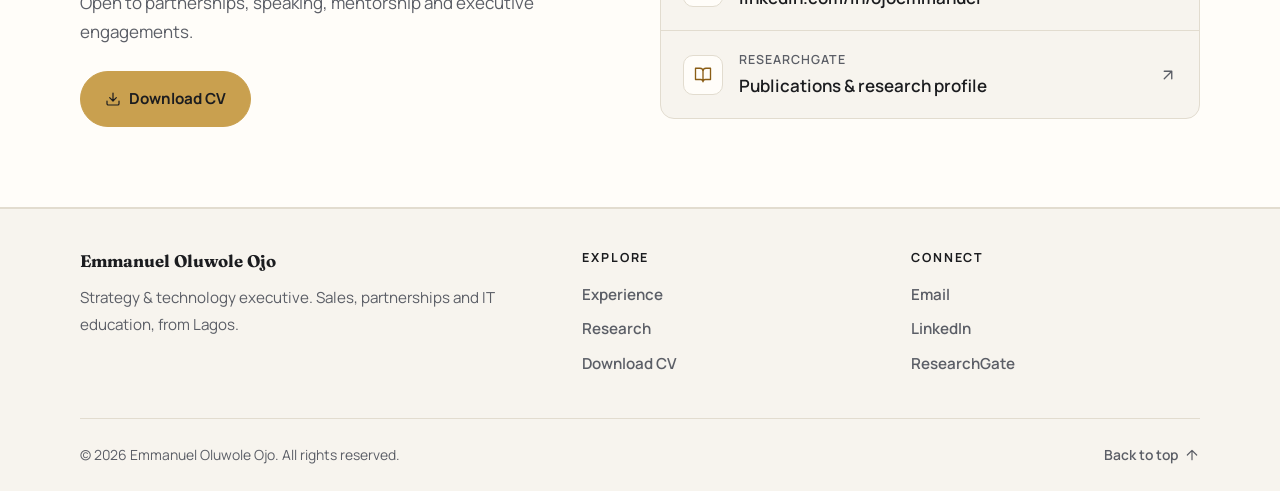
==== commit 2c77fceb: "Update index.html" ====
--- a/index.html
+++ b/index.html
@@ -4,7 +4,7 @@
 <meta charset="utf-8">
 <meta name="viewport" content="width=device-width,initial-scale=1">
 <title>Emmanuel Oluwole Ojo | Technology, Sales &amp; Business Development Leader</title>
-<meta name="description" content="Emmanuel Oluwole Ojo is Acting Chief Sales &amp; Marketing Officer at New Horizons with 15+ years in technology, sales, business development and IT education. Based in Lagos, Nigeria.">
+<meta name="description" content="Emmanuel Oluwole Ojo is Chief Sales &amp; Marketing Officer at New Horizons with 15+ years in technology, sales, business development and IT education. Based in Lagos, Nigeria.">
 <meta name="keywords" content="Emmanuel Oluwole Ojo, technology executive, sales leader, business development, IT education, Lagos Nigeria, New Horizons, digital transformation, CCNP, MBA, PhD">
 <meta name="author" content="Emmanuel Oluwole Ojo">
 <meta name="robots" content="index, follow, max-image-preview:large">
@@ -13,14 +13,14 @@
 <!-- Open Graph -->
 <meta property="og:type" content="website">
 <meta property="og:title" content="Emmanuel Oluwole Ojo | Strategy &amp; Technology Executive">
-<meta property="og:description" content="Acting Chief Sales &amp; Marketing Officer at New Horizons. 15+ years turning technology, partnerships and education into measurable growth.">
+<meta property="og:description" content="Chief Sales &amp; Marketing Officer at New Horizons. 15+ years turning technology, partnerships and education into measurable growth.">
 <meta property="og:image" content="assets/emmanuel.jpg">
 <meta property="og:locale" content="en_NG">
 
 <!-- Twitter Card -->
 <meta name="twitter:card" content="summary_large_image">
 <meta name="twitter:title" content="Emmanuel Oluwole Ojo | Strategy &amp; Technology Executive">
-<meta name="twitter:description" content="Acting Chief Sales &amp; Marketing Officer at New Horizons. 15+ years in technology, sales, business development and IT education.">
+<meta name="twitter:description" content="Chief Sales &amp; Marketing Officer at New Horizons. 15+ years in technology, sales, business development and IT education.">
 <meta name="twitter:image" content="assets/emmanuel.jpg">
 
 <link rel="preconnect" href="https://fonts.googleapis.com"><link rel="preconnect" href="https://fonts.gstatic.com" crossorigin>
@@ -29,7 +29,7 @@
 <link rel="stylesheet" href="css/layout.css"><link rel="stylesheet" href="css/components.css">
 <script>document.documentElement.classList.add('js')</script>
 <script type="application/ld+json">
-{"@context":"https://schema.org","@type":"Person","name":"Emmanuel Oluwole Ojo","alternateName":["Emmanuel Ojo","Ojo Emmanuel Oluwole"],"jobTitle":"Acting Chief Sales & Marketing Officer","worksFor":{"@type":"Organization","name":"New Horizons Systems Solutions Ltd"},"address":{"@type":"PostalAddress","addressLocality":"Lagos","addressCountry":"NG"},"sameAs":["https://www.linkedin.com/in/ojoemmanuel","https://www.researchgate.net/profile/Emmanuel-Ojo-4"],"alumniOf":[{"@type":"EducationalOrganization","name":"Obafemi Awolowo University"},{"@type":"EducationalOrganization","name":"Babcock University"},{"@type":"EducationalOrganization","name":"Covenant University"},{"@type":"EducationalOrganization","name":"The Polytechnic Ibadan"},{"@type":"EducationalOrganization","name":"The Federal Polytechnic Ede"}],"knowsAbout":["Sales & Business Development","Digital Transformation","IT Governance","Technology Management","Cybersecurity"],"hasCredential":[{"@type":"EducationalOccupationalCredential","credentialCategory":"degree","name":"PhD, Technology Management"},{"@type":"EducationalOccupationalCredential","credentialCategory":"degree","name":"MBA, Strategic Management & Marketing"},{"@type":"EducationalOccupationalCredential","credentialCategory":"degree","name":"MSc, Technology Management"},{"@type":"EducationalOccupationalCredential","credentialCategory":"certification","name":"CCNP Enterprise"},{"@type":"EducationalOccupationalCredential","credentialCategory":"certification","name":"CEH"}]}
+{"@context":"https://schema.org","@type":"Person","name":"Emmanuel Oluwole Ojo","alternateName":["Emmanuel Ojo","Ojo Emmanuel Oluwole"],"jobTitle":"Chief Sales & Marketing Officer","worksFor":{"@type":"Organization","name":"New Horizons Systems Solutions Ltd"},"address":{"@type":"PostalAddress","addressLocality":"Lagos","addressCountry":"NG"},"sameAs":["https://www.linkedin.com/in/ojoemmanuel","https://www.researchgate.net/profile/Emmanuel-Ojo-4"],"alumniOf":[{"@type":"EducationalOrganization","name":"Obafemi Awolowo University"},{"@type":"EducationalOrganization","name":"Babcock University"},{"@type":"EducationalOrganization","name":"Covenant University"},{"@type":"EducationalOrganization","name":"The Polytechnic Ibadan"},{"@type":"EducationalOrganization","name":"The Federal Polytechnic Ede"}],"knowsAbout":["Sales & Business Development","Digital Transformation","IT Governance","Technology Management","Cybersecurity"],"hasCredential":[{"@type":"EducationalOccupationalCredential","credentialCategory":"degree","name":"PhD, Technology Management"},{"@type":"EducationalOccupationalCredential","credentialCategory":"degree","name":"MBA, Strategic Management & Marketing"},{"@type":"EducationalOccupationalCredential","credentialCategory":"degree","name":"MSc, Technology Management"},{"@type":"EducationalOccupationalCredential","credentialCategory":"certification","name":"CCNP Enterprise"},{"@type":"EducationalOccupationalCredential","credentialCategory":"certification","name":"CEH"}]}
 </script>
 <script type="application/ld+json">
 {"@context":"https://schema.org","@type":"WebSite","name":"Emmanuel Oluwole Ojo – Portfolio","description":"Personal portfolio and professional profile of Emmanuel Oluwole Ojo, a strategy and technology executive based in Lagos, Nigeria.","url":"./"}
@@ -55,21 +55,21 @@
     <p class="eyebrow"><span data-icon="map-pin" data-size="14"></span> Lagos, Nigeria</p>
     <h1>Emmanuel Oluwole Ojo</h1>
     <p class="role">Strategy &amp; Technology Executive</p>
-    <p class="lead">Acting Chief Sales &amp; Marketing Officer at New Horizons. Fifteen years turning technology, partnerships and education into measurable growth.</p>
+    <p class="lead">Chief Sales &amp; Marketing Officer at New Horizons. Fifteen years turning technology, partnerships and education into measurable growth.</p>
     <div class="actions">
       <a class="btn primary" href="#contact">Get in touch <span data-icon="arrow-right" data-size="16"></span></a>
       <a class="btn outline" href="downloads/Emmanuel_Oluwole_Ojo_CV.pdf" download><span data-icon="download" data-size="16"></span> Download CV</a>
     </div>
     <ul class="chips" aria-label="Qualifications"><li>PhD</li><li>MBA</li><li>MSc</li><li>CCNP</li><li>CEH</li><li>CAPM</li></ul>
   </div>
-  <figure class="portrait"><img src="assets/emmanuel.jpg" width="900" height="937" alt="Emmanuel Oluwole Ojo, Acting Chief Sales &amp; Marketing Officer at New Horizons">
+  <figure class="portrait"><img src="assets/emmanuel.jpg" width="900" height="937" alt="Emmanuel Oluwole Ojo, Chief Sales &amp; Marketing Officer at New Horizons">
     <figcaption class="badge"><span data-icon="award" data-size="20"></span><span>Mentor<br>Tony Elumelu Foundation 2025</span></figcaption></figure>
 </div></section>
 
 <section id="about"><div class="wrap split">
   <div class="reveal"><p class="eyebrow">About</p><h2>Where technology meets commerce</h2></div>
   <div class="reveal">
-    <p>Emmanuel is a strategic business leader with over 15 years of experience in technology, sales and business development across the IT education sector. He is Acting Chief Sales &amp; Marketing Officer at New Horizons, leading growth across university partnerships and corporate training.</p>
+    <p>Emmanuel is a strategic business leader with over 15 years of experience in technology, sales and business development across the IT education sector. He is Chief Sales &amp; Marketing Officer at New Horizons, leading growth across university partnerships and corporate training.</p>
     <p>He holds a PhD in Technology Management and an MBA in Strategic Management, graduated with First Class honours in Management Information Systems from Covenant University, and earned his MSc with Distinction as a PTDF Scholar. For a decade he has also taught the next generation of IT professionals at Covenant and Babcock Universities, among others.</p>
     <p>He is a Mentor on the Tony Elumelu Foundation 2025 cohort, and a registered member of the Computer Professionals Registration Council of Nigeria (CPN) and the Nigeria Computer Society (NCS).</p>
   </div>
